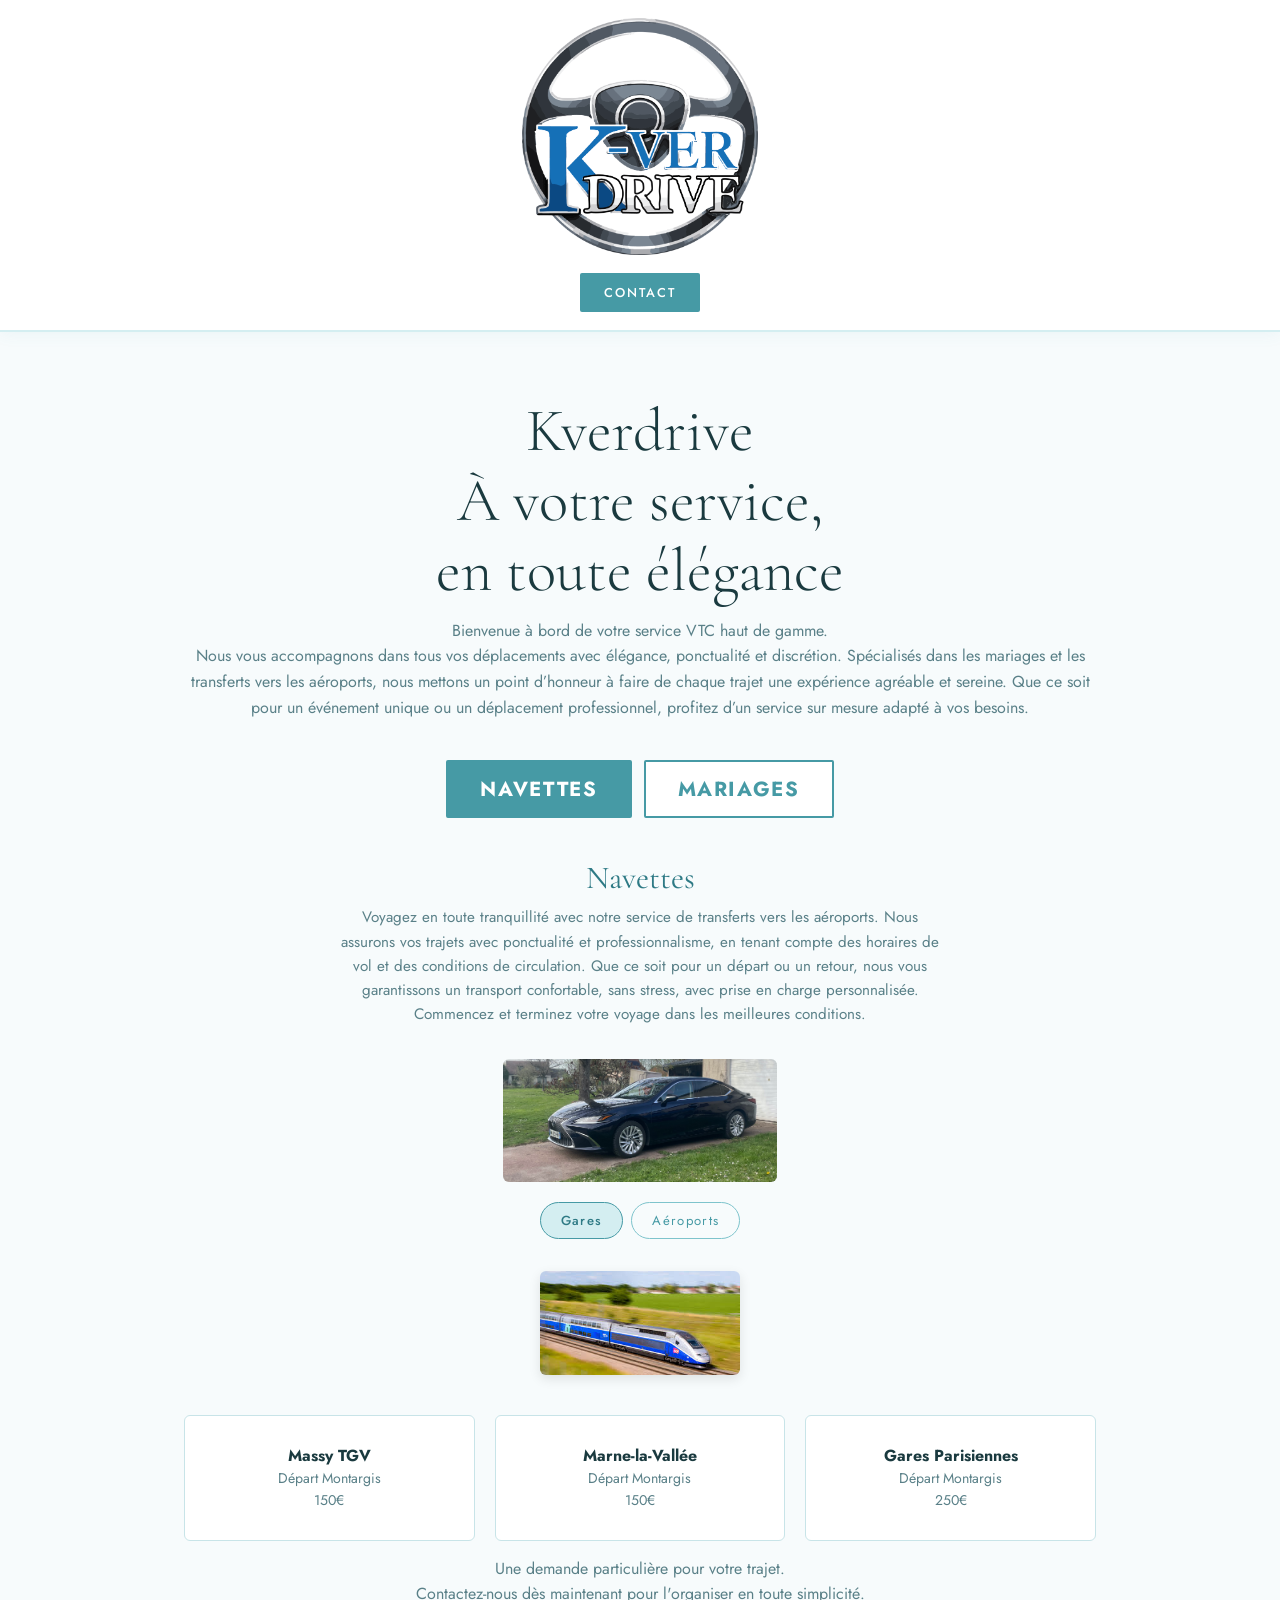
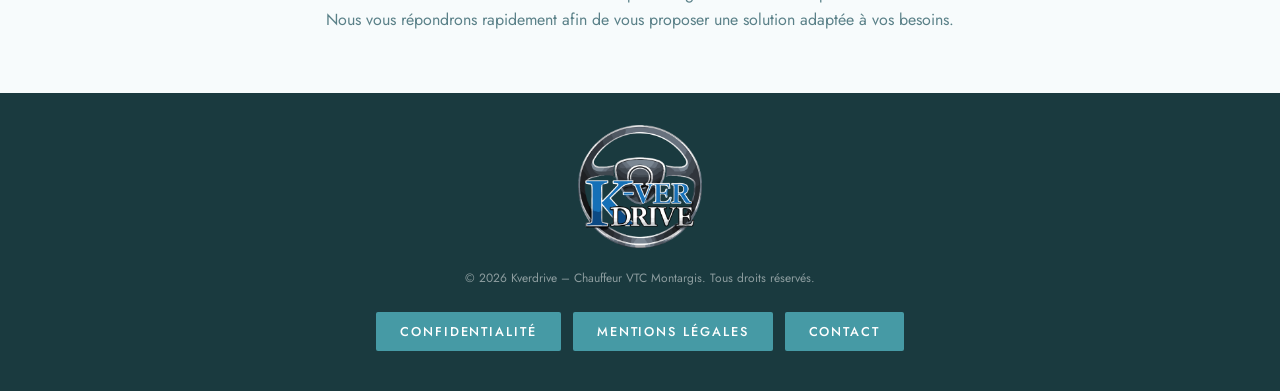
==== index.html @ b1524f2a "modif image et seo" ====
<!DOCTYPE html>
<html lang="fr">
<head>
    <meta charset="UTF-8">
    <meta name="viewport" content="width=device-width, initial-scale=1.0">
    <title>Kverdrive – Chauffeur VTC Haut de Gamme à Montargis | Navettes Aeroports/Gares & Mariages</title>
    <meta name="description" content="Kverdrive, votre chauffeur VTC haut de gamme à Montargis. Transferts aéroports Orly et Roissy, navettes gares TGV et transport mariage en Lexus ES ou Citroën DS. Réservez dès maintenant.">
    <meta name="keywords" content="Kverdrive, VTC Montargis, chauffeur privé Montargis, transfert aéroport Orly, transfert Roissy CDG, navette Massy TGV, transport mariage Montargis, chauffeur mariage Loiret, VTC haut de gamme">
    <meta name="author" content="Kverdrive">
    <meta name="robots" content="index, follow">
    <link rel="canonical" href="https://www.kverdrive.fr/index.html">

    <script type="application/ld+json">
    {
      "@context": "https://schema.org",
      "@type": "TaxiService",
      "name": "Kverdrive",
      "description": "Service VTC haut de gamme à Montargis. Transferts aéroports, gares TGV et transport mariage.",
      "url": "https://www.kverdrive.fr",
      "logo": "https://www.kverdrive.fr/kevin/img/v2.png",
      "telephone": "+33",
      "address": {
        "@type": "PostalAddress",
        "addressLocality": "Montargis",
        "addressRegion": "Loiret",
        "addressCountry": "FR"
      },
      "areaServed": ["Montargis", "Orly", "Roissy", "Paris", "Massy"],
      "priceRange": "€€",
      "serviceType": ["Transfert aéroport", "Navette gare", "Transport mariage"]
    }
    </script>
    <link rel="stylesheet" href="reset.css">
    <link rel="stylesheet" href="kevin/style.css">
    <link rel="stylesheet" href="kevin/flickity.css">

    <link href="https://fonts.googleapis.com/css2?family=Cormorant+Garamond:wght@300;400;600&family=Jost:wght@300;400;500&display=swap" rel="stylesheet">
</head>
<body>

    <header>
        <a href="index.html" class="logo-link">
            <div>  <img src="kevin/img/v2.png" width="20%"> </div>
        </a>
        <a href="kevin/contact.html" class="bouton-de-page">Contact</a>
    </header>

    <main>

        <div class="Titre">
            <h1>Kverdrive<br>À votre service,<br>en toute élégance</h1>
            <p class="Titre-Desc">Bienvenue à bord de votre service VTC haut de gamme. <br>
                                  Nous vous accompagnons dans tous vos déplacements avec élégance, ponctualité et discrétion.
                                  Spécialisés dans les mariages et les transferts vers les aéroports, nous mettons un point d’honneur à faire de chaque trajet une expérience agréable et sereine.
                                  Que ce soit pour un événement unique ou un déplacement professionnel, profitez d’un service sur mesure adapté à vos besoins.
        </p>
        </div>

        <nav class="main-nav">
            <a  class="nav-btn active" onclick="showSection('Navettes'); setActiveNav(this); return false;">
                <h2>Navettes</h2>
            </a>
            <a  class="nav-btn" onclick="showSection('Mariages'); setActiveNav(this); return false;">
                <h2>Mariages</h2>
            </a>
        </nav>

        <section id="Navettes" class="section active">
            <h3 class="section-title">Navettes</h3>
            <p class="section-intro">Voyagez en toute tranquillité avec notre service de transferts vers les aéroports.

Nous assurons vos trajets avec ponctualité et professionnalisme, en tenant compte des horaires de vol et des conditions de circulation.

Que ce soit pour un départ ou un retour, nous vous garantissons un transport confortable, sans stress, avec prise en charge personnalisée.

Commencez et terminez votre voyage dans les meilleures conditions.</p>
<img src="kevin/img/lexus-es.jpeg" alt="Lexus ES" width="30%">

            <div class="sub-nav">
                <button class="sub-btn active" onclick="showSubSection('Gares', this)"> Gares</button>
                <button class="sub-btn" onclick="showSubSection('Aeroports', this)"> Aéroports</button>
             <!-- <button class="sub-btn" onclick="showSubSection('Caves', this)"> Caves</button>
              -->
            </div>

            <div id="Gares" class="sub-section active">
                <div class="carousel">
                    <div class="carousel-cell">
                        <img src="kevin/img/tgvfr.jpeg" alt="TGV" width="200px" height="150px">
                    </div>
                </div>
                <div class="cards-grid">
                    <div class="card">
                        <h4>Massy TGV</h4>
                            <p>Départ Montargis <br> 150€</p>
                    </div>
                    <div class="card">
                        <h4>Marne-la-Vallée</h4>
                            <p>Départ Montargis <br> 150€</p>
                    </div>
                    <div class="card">
                        <h4>Gares Parisiennes</h4>
                            <p>Départ Montargis <br> 250€</p>
                    </div>
                </div>
            </div>

            <div id="Aeroports" class="sub-section">
              <div class="carousel">
                    <div class="carousel-cell">
                        <img src="kevin/img/avion.jpg" alt="Avion" width="200px" height="150px">
                    </div>
                </div>
                <div class="cards-grid">
                    <div class="card">
                        <h4>Orly </h4>
                            <p>Départ Montargis <br> 150€</p>
                    </div>
                    <div class="card">
                        <h4>Roissy</h4>
                            <p>Départ Montargis <br> 200€</p>
                    </div>
                    <div class="card">
                       <h4>Aéroport 3</h4>
                            <p>Départ Montargis <br> 1€</p>
                    </div>
                </div>
            </div>

        <!--     <div id="Caves" class="sub-section">
                    <div class="carousel">
                        <div class="carousel-cell">
                            <img src="kevin/img/" alt="" width="200px" height="150px   ">
                        </div>
                <div class="cards-grid">
                    <div class="card">
                    <h4> Caves 1 </h4>
                        <p>Description</p>
                    </div>
                    <div class="card">
                       <h4>Caves 2</h4>
                            <p>Description</p>
                    </div>
                    <div class="card">
                        <h4>Caves 3</h4>
                        <p>Description</p>
                    </div>
                </div>
            </div>
        -->
            <p>
            Une demande particulière pour votre trajet. <br>
            Contactez-nous dès maintenant pour l'organiser en toute simplicité. <br>
            Nous vous répondrons rapidement afin de vous proposer une solution adaptée à vos besoins.
        </p>

        </section>

        <section id="Mariages" class="section">
            <h3 class="section-title">Mariages</h3>
            <p class="section-intro"> Faites de votre mariage un moment inoubliable dès le premier trajet.
                Nous vous proposons un service VTC dédié aux mariages, alliant confort, élégance et ponctualité. Que ce soit pour conduire la mariée ou le couple, nous mettons tout en œuvre pour vous offrir une prestation à la hauteur de cet événement unique.
                Notre priorité : vous offrir sérénité et prestige pour que vous puissiez profiter pleinement de cette journée exceptionnelle.</p>
                <div class="carousel">
                    <div class="carousel-cell">
                        <img src="kevin/img/304.jpeg" alt="Voiture" width="150  px" height="200px">
                    </div>
                </div>
            <div class="cards-grid">
                <div class="card">
                    <h3>Forfait 1 <br>
                    LEXUS ES 300h 2019 </h3>
                    <p>- Prise en charge de la <span class="Gras"> mariée </span> <br>
                       - Transfert au lieu de cérémonie <br>
                       - Attente <br>
                       - Transfert du <span class="Gras"> couple </span> au lieu de réception <br>
                       - Tarif : 400€
                     </p>
                </div>
                <div class="card">

                    <h3>Forfait 2 <br>
                    LEXUS ES 300h 2019</h3>
                    <p>- Prise en charge de la <span class="Gras"> mariée </span> <br>
                       - Transfert au lieu de cérémonie <br>
                       - <span class="Gras"> Séance Photos </span> <br>
                       - Attente <br>
                       - Transfert du <span class="Gras"> couple </span> au lieu de réception <br>
                       - Tarif : 500€
                     </p>
                </div>
                <div class="card">

                    <h3>Forfait 3 <br>
                    Citroen DS 1970 </h3>
                    <p>- Prise en charge de la <span class="Gras"> mariée </span> <br>
                       - Transfert au lieu de cérémonie <br>
                       - <span class="Gras"> Séance Photos </span> <br>
                       - Attente <br>
                       - Transfert du <span class="Gras"> couple </span> au lieu de réception <br>
                       - Tarif : 600€
                     </p>
                </div>
            </div>
            <p>
            Une demande particulière pour votre mariage. <br>
            Contactez <span class="Gras">Kverdrive</span> dès maintenant pour organiser votre journée en toute simplicité. <br>
            Nous vous répondrons rapidement afin de vous proposer une solution adaptée à vos besoins.
        </p>
        </section>

    </main>

    <footer>
        <a href="index.html" class="logo-link">
            <div><img src="kevin/img/v2.png" width="10%"></div>
        </a>
        <p class="footer-copyright">&copy; 2026 Kverdrive – Chauffeur VTC Montargis. Tous droits réservés.</p>
        <div class="footer-links">
            <a href="kevin/confidentialite.html" class="bouton-de-page">Confidentialité</a>
            <a href="kevin/mentions-legales.html" class="bouton-de-page">Mentions légales</a>
            <a href="kevin/contact.html" class="bouton-de-page">Contact</a>
        </div>
    </footer>


<script src="https://unpkg.com/flickity@2/dist/flickity.pkgd.min.js"></script>
<script src="kevin/script.js"></script>
</body>
</html>
---- kevin/style.css ----
*, *::before, *::after {
    box-sizing: border-box;
    margin: 0;
    padding: 0;
}

body {
    font-family: 'Jost', sans-serif;
    background: #f7fbfc;
    color: #1a3a3f;
    min-height: 100vh;
    display: flex;
    flex-direction: column;
}

body p {
    font-size: 1rem;
    color: #5a8088;
    line-height: 1.6;
    text-align: center;
}

.Gras {
    font-weight: bold;
    color: #2e7a85;
}

header {
    display: flex;
    align-items: center;
    justify-content: center;
    padding: 18px 48px;
    background: #ffffff;
    border-bottom: 2px solid #d4eef1;
    top: 0;
    z-index: 100;
    box-shadow: 0 2px 16px rgba(70,154,165,0.07);
    flex-direction: column;
    gap: 12px;
}

header .logo-link {
    justify-content: center;
}

header .logo-link div {
    text-align: center;
}

.bouton-de-page {
    font-family: 'Jost', sans-serif;
    font-size: 0.8rem;
    font-weight: 500;
    letter-spacing: 0.15em;
    text-transform: uppercase;
    color: #ffffff;
    background: #469AA5;
    text-decoration: none;
    padding: 10px 24px;
    border-radius: 2px;
    transition: background 0.2s, transform 0.15s;
    border: none;
    cursor: pointer;
}

.bouton-de-page:hover {
    background: #2e7a85;
    transform: translateY(-1px);
}

main {
    flex: 1;
    max-width: 960px;
    width: 100%;
    margin: 0 auto;
    padding: 0 24px 60px;
}

main .Titre {
    text-align: center;
    padding: 64px 0 40px;
}

main .Titre h1 {
    font-family: 'Cormorant Garamond', serif;
    font-size: clamp(2.4rem, 5vw, 3.8rem);
    font-weight: 300;
    line-height: 1.15;
    color: #1a3a3f;
    margin-bottom: 12px;
}

main .Titre .Titre-Desc {
    color: #5a8088;
    margin-top: 8px;
}

.main-nav {
    display: flex;
    justify-content: center;
    gap: 12px;
    margin-bottom: 40px;
}

.nav-btn {
    font-family: 'Jost', sans-serif;
    font-size: 0.85rem;
    font-weight: 500;
    letter-spacing: 0.12em;
    text-transform: uppercase;
    color: #469AA5;
    background: #ffffff;
    text-decoration: none;
    padding: 12px 32px;
    border-radius: 2px;
    border: 2px solid #469AA5;
    transition: all 0.2s;
}

.nav-btn:hover,
.nav-btn.active {
    background: #469AA5;
    color: #ffffff;
}

.section {
    display: none;
}

.section.active {
    display: block;
}

.section.active img {
    display: block;
    max-width: 100%;
    height: auto;
    border-radius: 6px;
    margin: 16px auto 20px;
}

.section-title {
    font-family: 'Cormorant Garamond', serif;
    font-size: 2rem;
    font-weight: 400;
    color: #2e7a85;
    text-align: center;
    margin-bottom: 8px;
}

.section-intro {
    text-align: center;
    color: #5a8088;
    font-size: 0.95rem;
    margin-bottom: 32px;
    max-width: 600px;
    margin-left: auto;
    margin-right: auto;
}

.sub-nav {
    display: flex;
    justify-content: center;
    gap: 8px;
    margin-bottom: 32px;
    flex-wrap: wrap;
}

.sub-btn {
    font-family: 'Jost', sans-serif;
    font-size: 0.82rem;
    font-weight: 400;
    letter-spacing: 0.1em;
    color: #469AA5;
    background: transparent;
    padding: 8px 20px;
    border-radius: 20px;
    border: 1.5px solid #7ec4cc;
    cursor: pointer;
    transition: all 0.2s;
}

.sub-btn:hover,
.sub-btn.active {
    background: #d4eef1;
    border-color: #469AA5;
    color: #2e7a85;
    font-weight: 500;
}

.sub-section {
    display: none;
}

.sub-section.active {
    display: block;
}

.cards-grid {
    display: grid;
    grid-template-columns: repeat(auto-fit, minmax(240px, 1fr));
    gap: 20px;
    margin-top: 8px;
    margin-bottom: 15px;
}

.card {
    background: #ffffff;
    border: 1px solid #c8e4e8;
    border-radius: 6px;
    padding: 28px 24px;
    text-align: center;
    transition: box-shadow 0.2s, transform 0.2s;
    position: relative;
    overflow: hidden;
}

.card::before {
    content: '';
    position: absolute;
    top: 0;
    left: 0;
    right: 0;
    height: 3px;
    opacity: 0;
    transition: opacity 0.2s;
}

.card:hover {
    box-shadow: 0 8px 28px rgba(70,154,165,0.12);
    transform: translateY(-3px);
}

.card:hover::before {
    opacity: 1;
}

.card-icon {
    font-size: 2rem;
    margin-bottom: 12px;
}

.card h3 {
    font-family: 'Cormorant Garamond', serif;
    font-size: 1.2rem;
    font-weight: 600;
    color: #2e7a85;
    margin-bottom: 8px;
}

.card p {
    font-size: 0.88rem;
    color: #5a8088;
    line-height: 1.6;
}

.contact-section {
    max-width: 640px;
    margin: 0 auto;
    display: block !important;
}

form {
    background: #ffffff;
    border: 1px solid #c8e4e8;
    border-radius: 8px;
    padding: 40px;
    box-shadow: 0 4px 24px rgba(70,154,165,0.07);
}

.form-row {
    display: grid;
    grid-template-columns: 1fr 1fr;
    gap: 16px;
}

.form-group {
    display: flex;
    flex-direction: column;
    margin-bottom: 20px;
}

label {
    font-size: 0.78rem;
    font-weight: 500;
    letter-spacing: 0.12em;
    text-transform: uppercase;
    color: #2e7a85;
    margin-bottom: 6px;
}

input,
textarea,
select {
    font-family: 'Jost', sans-serif;
    font-size: 0.95rem;
    color: #1a3a3f;
    background: #f7fbfc;
    border: 1.5px solid #c8e4e8;
    border-radius: 4px;
    padding: 12px 14px;
    outline: none;
    transition: border-color 0.2s, box-shadow 0.2s;
    -webkit-appearance: none;
    appearance: none;
}

input:focus,
textarea:focus,
select:focus {
    border-color: #469AA5;
    box-shadow: 0 0 0 3px rgba(70,154,165,0.12);
    background-color: #ffffff;
}

textarea {
    min-height: 130px;
    resize: vertical;
}

.btn-submit {
    width: 100%;
    font-family: 'Jost', sans-serif;
    font-size: 0.85rem;
    font-weight: 500;
    letter-spacing: 0.18em;
    text-transform: uppercase;
    color: #ffffff;
    background: #469AA5;
    border: none;
    border-radius: 4px;
    padding: 14px;
    cursor: pointer;
    transition: background 0.2s, transform 0.15s;
    margin-top: 4px;
}

.btn-submit:hover {
    background: #2e7a85;
    transform: translateY(-1px);
}

footer {
    background: #1a3a3f;
    color: rgba(255,255,255,0.6);
    text-align: center;
    padding: 32px 24px;
    font-size: 0.82rem;
    display: flex;
    flex-direction: column;
    align-items: center;
    gap: 16px;
}

.footer-copyright {
    margin: 0;
    color: rgba(255,255,255,0.5);
    font-size: 0.75rem;
}

.footer-links {
    display: flex;
    flex-wrap: wrap;
    justify-content: center;
    gap: 12px;
    align-items: center;
    font-size: 0.75rem;
    padding: 8px 16px;
}

.carousel {
    margin: 20px auto 40px auto;
    width: 100%;
    max-width: 760px;
}

.carousel .flickity-viewport {
    overflow: hidden;
}

.carousel-cell {
    width: 100%;
    min-width: 100%;
    margin-right: 0;
}

.carousel-cell img {
    display: block;
    border-radius: 8px;
    box-shadow: 0 4px 12px rgba(0,0,0,0.1);
}

@media (max-width: 600px) {
    header { padding: 14px 20px; }
    .logo-text { font-size: 1.1rem; }
    .form-row { grid-template-columns: 1fr; }
    form { padding: 24px 18px; }
    h1 { font-size: 2rem; }
}
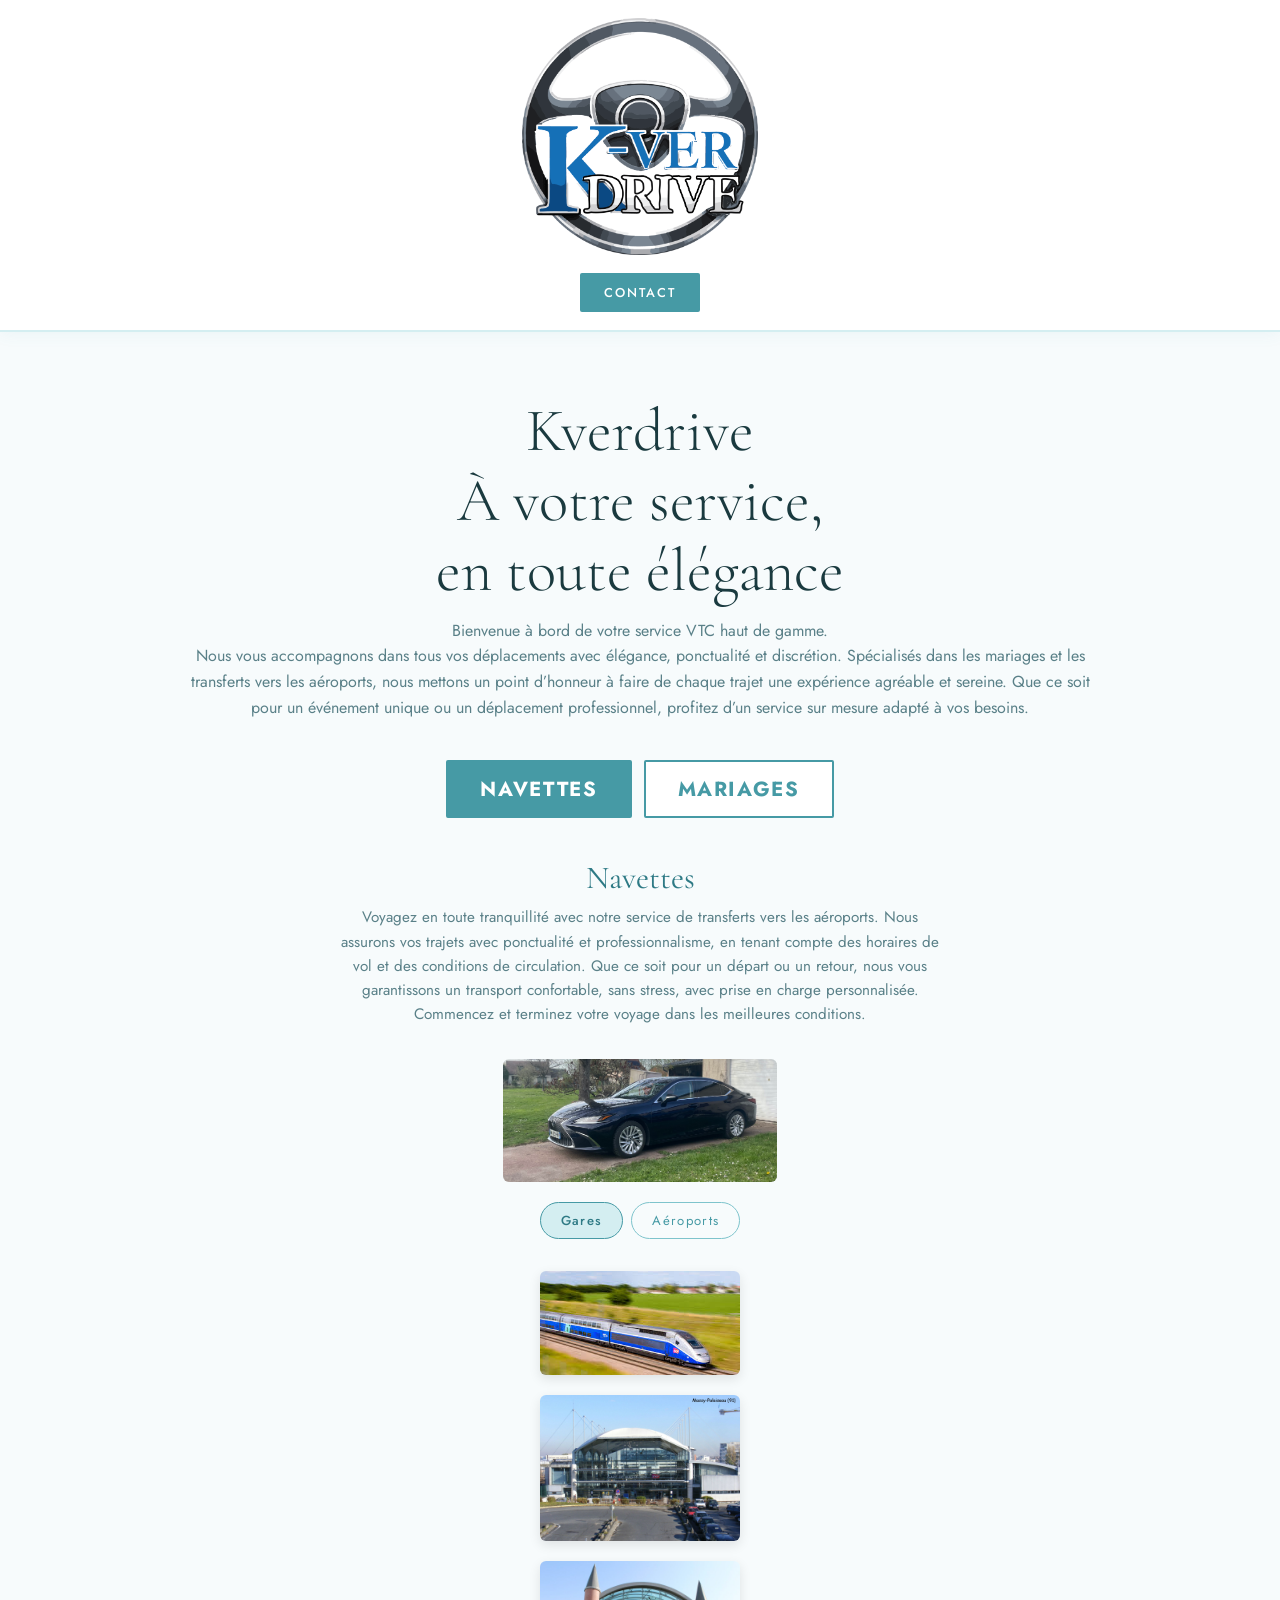
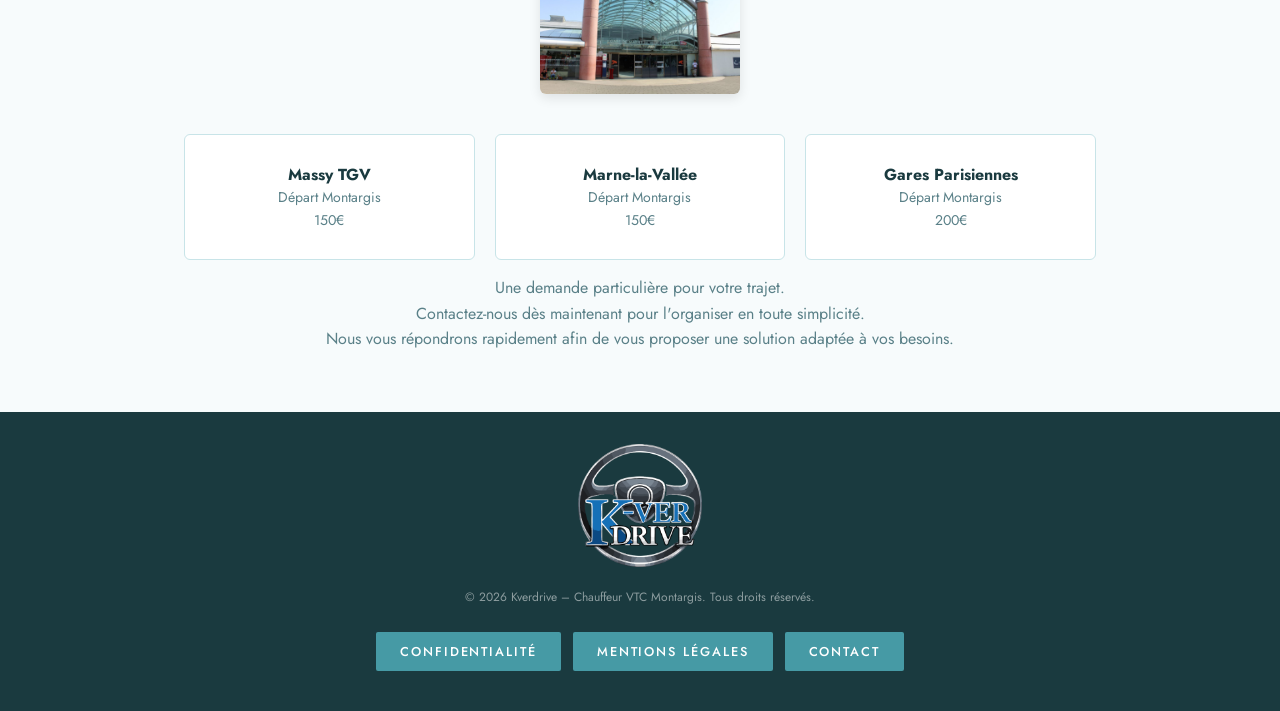
==== commit 4e85ee43: "vFinal" ====
--- a/index.html
+++ b/index.html
@@ -9,6 +9,9 @@
     <meta name="author" content="Kverdrive">
     <meta name="robots" content="index, follow">
     <link rel="canonical" href="https://www.kverdrive.fr/index.html">
+
+    <link rel="icon" type="image/png" sizes="32x32" href="kevin/img/v2.png">
+    <link rel="icon" type="image/png" sizes="16x16" href="kevin/img/v2.png">
 
     <script type="application/ld+json">
     {
@@ -25,11 +28,12 @@
         "addressRegion": "Loiret",
         "addressCountry": "FR"
       },
-      "areaServed": ["Montargis", "Orly", "Roissy", "Paris", "Massy"],
+      "areaServed": ["Montargis", "Orly", "Roissy","charles de gaulle", "Paris", "Massy"],
       "priceRange": "€€",
       "serviceType": ["Transfert aéroport", "Navette gare", "Transport mariage"]
     }
     </script>
+
     <link rel="stylesheet" href="reset.css">
     <link rel="stylesheet" href="kevin/style.css">
     <link rel="stylesheet" href="kevin/flickity.css">
@@ -88,6 +92,12 @@
                     <div class="carousel-cell">
                         <img src="kevin/img/tgvfr.jpeg" alt="TGV" width="200px" height="150px">
                     </div>
+                    <div class="carousel-cell">
+                        <img src="kevin/img/massy_tgv.jpeg" alt="massy-TGV" width="200px" height="150px">
+                    </div>
+                    <div class="carousel-cell">
+                        <img src="kevin/img/marne_la_vallee.jpg" alt="TGV" width="200px" height="150px">
+                    </div>
                 </div>
                 <div class="cards-grid">
                     <div class="card">
@@ -100,7 +110,7 @@
                     </div>
                     <div class="card">
                         <h4>Gares Parisiennes</h4>
-                            <p>Départ Montargis <br> 250€</p>
+                            <p>Départ Montargis <br> 200€</p>
                     </div>
                 </div>
             </div>
@@ -113,16 +123,16 @@
                 </div>
                 <div class="cards-grid">
                     <div class="card">
-                        <h4>Orly </h4>
+                        <h4>Orly</h4>
                             <p>Départ Montargis <br> 150€</p>
                     </div>
                     <div class="card">
-                        <h4>Roissy</h4>
+                        <h4>Roissy Charles de Gaulle</h4>
                             <p>Départ Montargis <br> 200€</p>
                     </div>
                     <div class="card">
-                       <h4>Aéroport 3</h4>
-                            <p>Départ Montargis <br> 1€</p>
+                       <h4>Tours_Val-de-Loire</h4>
+                            <p>Départ Montargis <br> 275€</p>
                     </div>
                 </div>
             </div>
--- a/kevin/style.css
+++ b/kevin/style.css
@@ -158,6 +158,8 @@
     margin-right: auto;
 }
 
+
+
 .sub-nav {
     display: flex;
     justify-content: center;
@@ -179,6 +181,7 @@
     cursor: pointer;
     transition: all 0.2s;
 }
+
 
 .sub-btn:hover,
 .sub-btn.active {
@@ -340,6 +343,39 @@
     transform: translateY(-1px);
 }
 
+.info-legal {
+    background: #ffffff;
+    border: 1px solid #c8e4e8;
+    border-radius: 6px;
+    padding: 24px;
+    margin-bottom: 20px;
+    box-shadow: 0 4px 12px rgba(70,154,165,0.07);
+}
+.info-legal h2 {
+    font-family: 'Cormorant Garamond', serif;
+    font-size: 1.5rem;
+    font-weight: 400;
+    color: #2e7a85;
+    margin-bottom: 12px;
+    text-align: center;
+}
+.info-legal h3 {
+    font-family: 'Cormorant Garamond', serif;
+    font-size: 1.2rem;
+    font-weight: 400;
+    color: #2e7a85;
+    margin-bottom: 8px;
+    text-align: center;
+}
+.info-legal li {
+    font-size: 0.95rem;
+    color: #5a8088;
+    line-height: 1.6;
+    text-align: center;
+}
+
+
+
 footer {
     background: #1a3a3f;
     color: rgba(255,255,255,0.6);
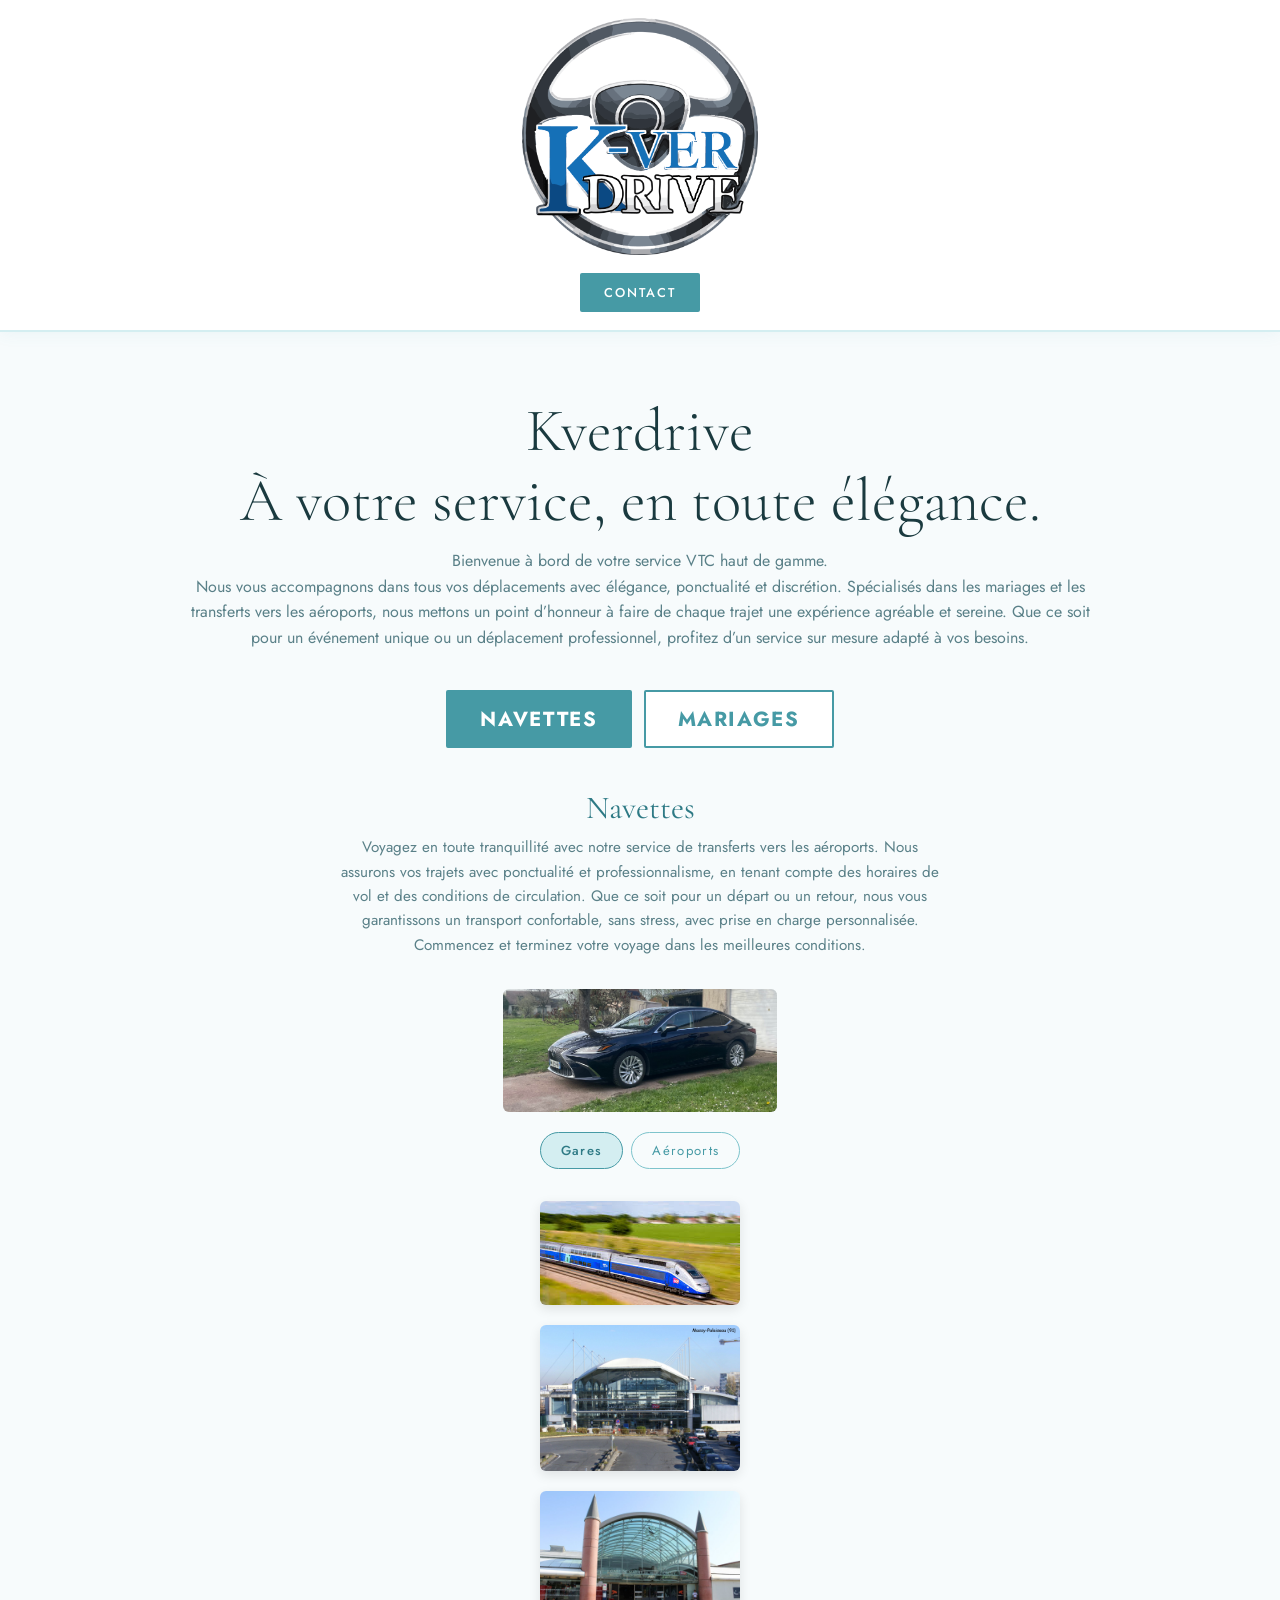
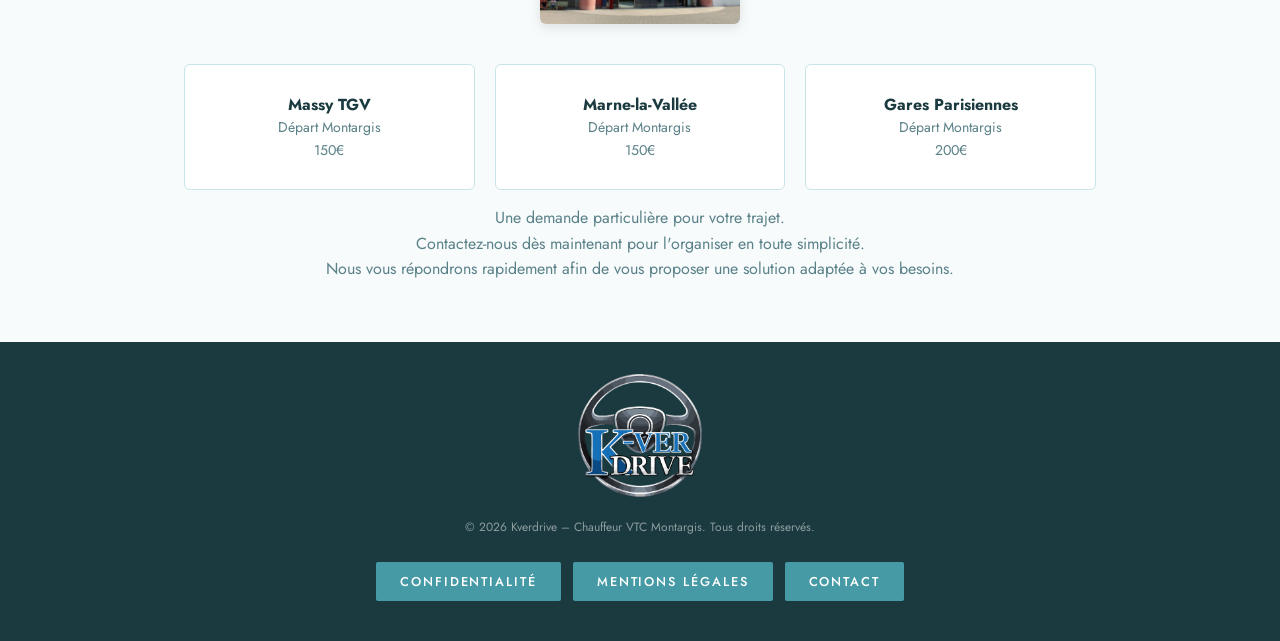
==== commit 2a45e9f6: "modfi" ====
--- a/index.html
+++ b/index.html
@@ -43,17 +43,18 @@
 <body>
 
     <header>
-        <a href="index.html" class="logo-link">
+        <a href="index.html" class="logo-link" title="Kverdrive - Chauffeur VTC Montargis - Accueil">
             <div>  <img src="kevin/img/v2.png" width="20%"> </div>
         </a>
-        <a href="kevin/contact.html" class="bouton-de-page">Contact</a>
+        <a href="kevin/contact.html" class="bouton-de-page" title="Contact Kverdrive - Réservation VTC">Contact</a>
     </header>
 
     <main>
 
         <div class="Titre">
-            <h1>Kverdrive<br>À votre service,<br>en toute élégance</h1>
-            <p class="Titre-Desc">Bienvenue à bord de votre service VTC haut de gamme. <br>
+            <h1>Kverdrive <br>À votre service, en toute élégance.</h1>
+            <p class="Titre-Desc">
+                                  Bienvenue à bord de votre service VTC haut de gamme. <br>
                                   Nous vous accompagnons dans tous vos déplacements avec élégance, ponctualité et discrétion.
                                   Spécialisés dans les mariages et les transferts vers les aéroports, nous mettons un point d’honneur à faire de chaque trajet une expérience agréable et sereine.
                                   Que ce soit pour un événement unique ou un déplacement professionnel, profitez d’un service sur mesure adapté à vos besoins.
@@ -61,10 +62,10 @@
         </div>
 
         <nav class="main-nav">
-            <a  class="nav-btn active" onclick="showSection('Navettes'); setActiveNav(this); return false;">
+            <a  class="nav-btn active" onclick="showSection('Navettes'); setActiveNav(this); return false;" title="Services de navettes VTC Kverdrive">
                 <h2>Navettes</h2>
             </a>
-            <a  class="nav-btn" onclick="showSection('Mariages'); setActiveNav(this); return false;">
+            <a  class="nav-btn" onclick="showSection('Mariages'); setActiveNav(this); return false;" title="Services de transport mariage Kverdrive">
                 <h2>Mariages</h2>
             </a>
         </nav>
@@ -73,9 +74,9 @@
             <h3 class="section-title">Navettes</h3>
             <p class="section-intro">Voyagez en toute tranquillité avec notre service de transferts vers les aéroports.
 
-Nous assurons vos trajets avec ponctualité et professionnalisme, en tenant compte des horaires de vol et des conditions de circulation.
-
-Que ce soit pour un départ ou un retour, nous vous garantissons un transport confortable, sans stress, avec prise en charge personnalisée.
+            Nous assurons vos trajets avec ponctualité et professionnalisme, en tenant compte des horaires de vol et des conditions de circulation.
+
+            Que ce soit pour un départ ou un retour, nous vous garantissons un transport confortable, sans stress, avec prise en charge personnalisée.
 
 Commencez et terminez votre voyage dans les meilleures conditions.</p>
 <img src="kevin/img/lexus-es.jpeg" alt="Lexus ES" width="30%">
@@ -90,13 +91,13 @@
             <div id="Gares" class="sub-section active">
                 <div class="carousel">
                     <div class="carousel-cell">
-                        <img src="kevin/img/tgvfr.jpeg" alt="TGV" width="200px" height="150px">
-                    </div>
-                    <div class="carousel-cell">
-                        <img src="kevin/img/massy_tgv.jpeg" alt="massy-TGV" width="200px" height="150px">
-                    </div>
-                    <div class="carousel-cell">
-                        <img src="kevin/img/marne_la_vallee.jpg" alt="TGV" width="200px" height="150px">
+                        <img src="kevin/img/tgvfr.jpeg" alt="Gare TGV française - Service de navette VTC Kverdrive" width="200px" height="150px">
+                    </div>
+                    <div class="carousel-cell">
+                        <img src="kevin/img/massy_tgv.jpeg" alt="Gare TGV de Massy - Transfert VTC depuis Montargis" width="200px" height="150px">
+                    </div>
+                    <div class="carousel-cell">
+                        <img src="kevin/img/marne_la_vallee.jpg" alt="Gare de Marne-la-Vallée - Navette chauffeur privé Kverdrive" width="200px" height="150px">
                     </div>
                 </div>
                 <div class="cards-grid">
@@ -118,7 +119,7 @@
             <div id="Aeroports" class="sub-section">
               <div class="carousel">
                     <div class="carousel-cell">
-                        <img src="kevin/img/avion.jpg" alt="Avion" width="200px" height="150px">
+                        <img src="kevin/img/avion.jpg" alt="Aéroport - Service de transfert VTC Kverdrive vers Orly et Roissy" width="200px" height="150px">
                     </div>
                 </div>
                 <div class="cards-grid">
@@ -173,7 +174,7 @@
                 Notre priorité : vous offrir sérénité et prestige pour que vous puissiez profiter pleinement de cette journée exceptionnelle.</p>
                 <div class="carousel">
                     <div class="carousel-cell">
-                        <img src="kevin/img/304.jpeg" alt="Voiture" width="150  px" height="200px">
+                        <img src="kevin/img/304.jpeg" alt="Citroën DS 1970 - Voiture de mariage Kverdrive Montargis" width="150  px" height="200px">
                     </div>
                 </div>
             <div class="cards-grid">
@@ -222,14 +223,14 @@
     </main>
 
     <footer>
-        <a href="index.html" class="logo-link">
+        <a href="index.html" class="logo-link" title="Kverdrive - Chauffeur VTC Montargis - Accueil">
             <div><img src="kevin/img/v2.png" width="10%"></div>
         </a>
         <p class="footer-copyright">&copy; 2026 Kverdrive – Chauffeur VTC Montargis. Tous droits réservés.</p>
         <div class="footer-links">
-            <a href="kevin/confidentialite.html" class="bouton-de-page">Confidentialité</a>
-            <a href="kevin/mentions-legales.html" class="bouton-de-page">Mentions légales</a>
-            <a href="kevin/contact.html" class="bouton-de-page">Contact</a>
+            <a href="kevin/confidentialite.html" class="bouton-de-page" title="Politique de confidentialité Kverdrive">Confidentialité</a>
+            <a href="kevin/mentions-legales.html" class="bouton-de-page" title="Mentions légales Kverdrive">Mentions légales</a>
+            <a href="kevin/contact.html" class="bouton-de-page" title="Contact Kverdrive">Contact</a>
         </div>
     </footer>
 
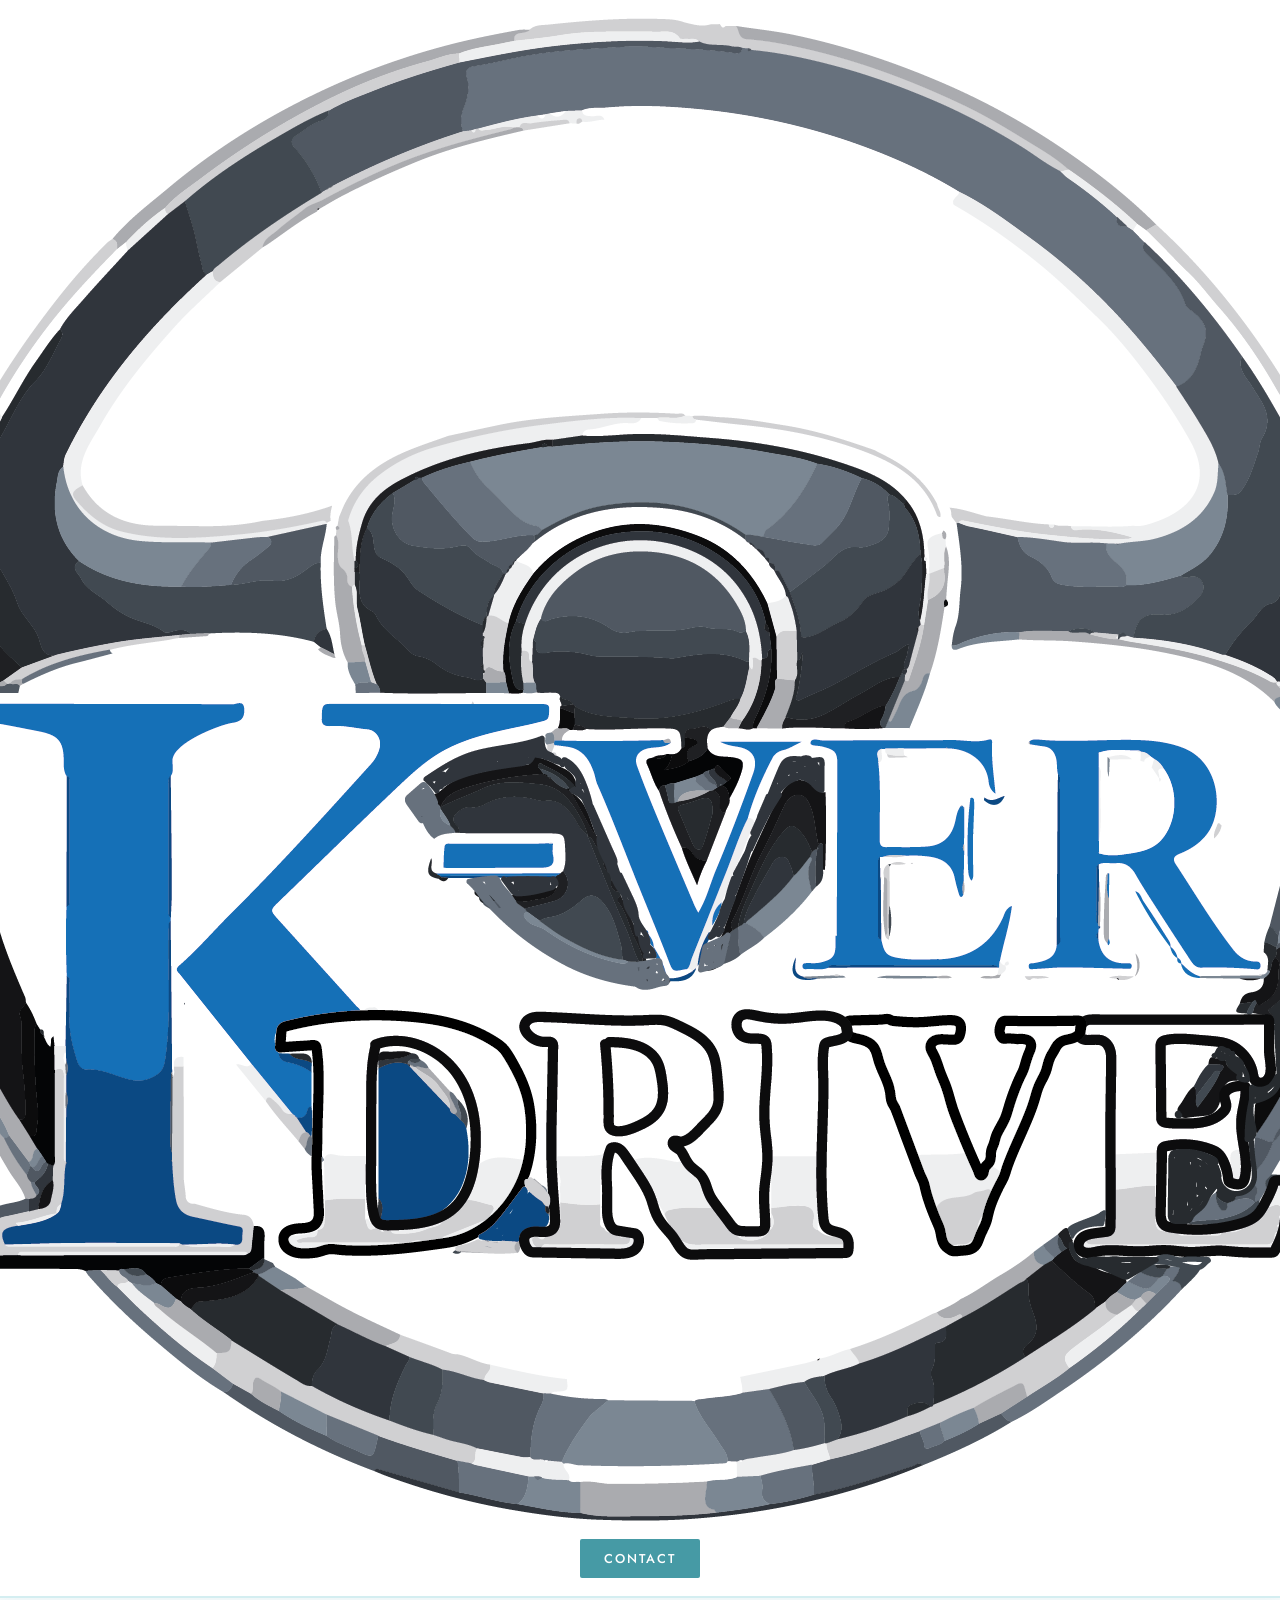
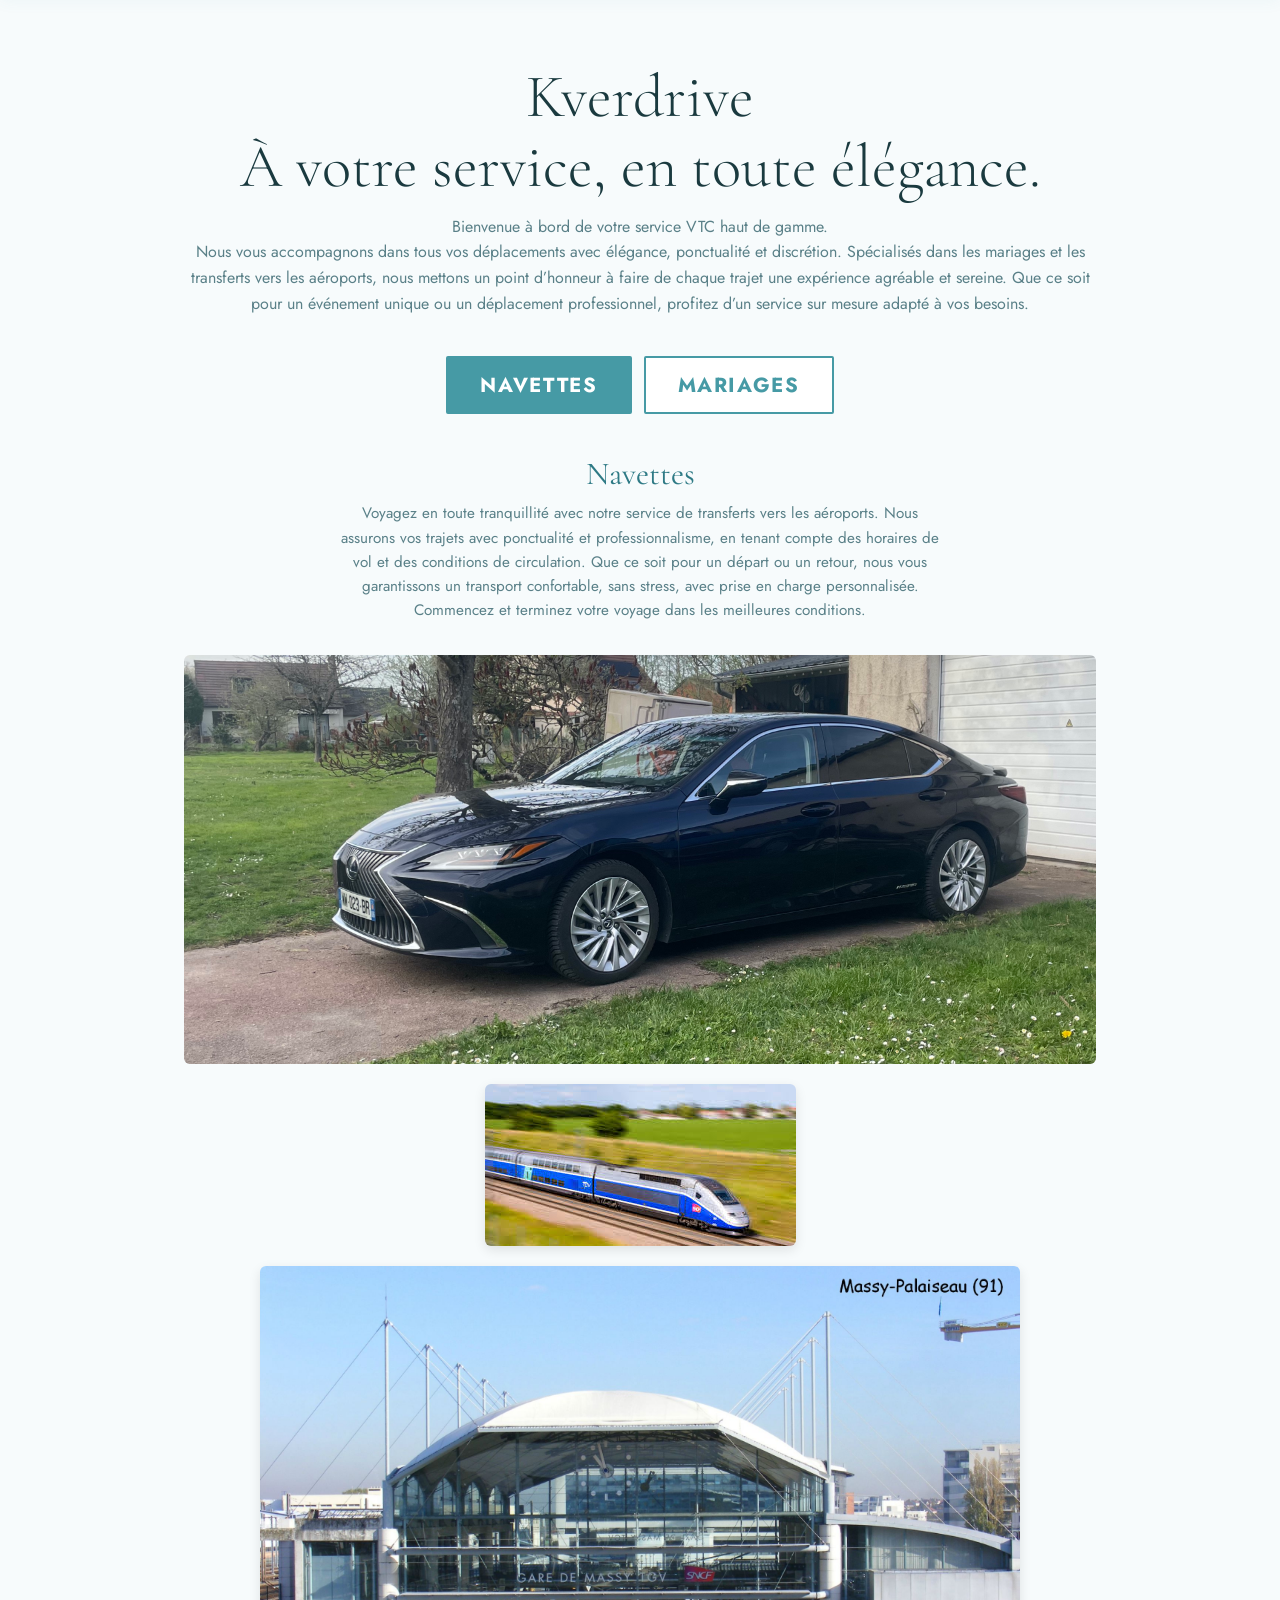
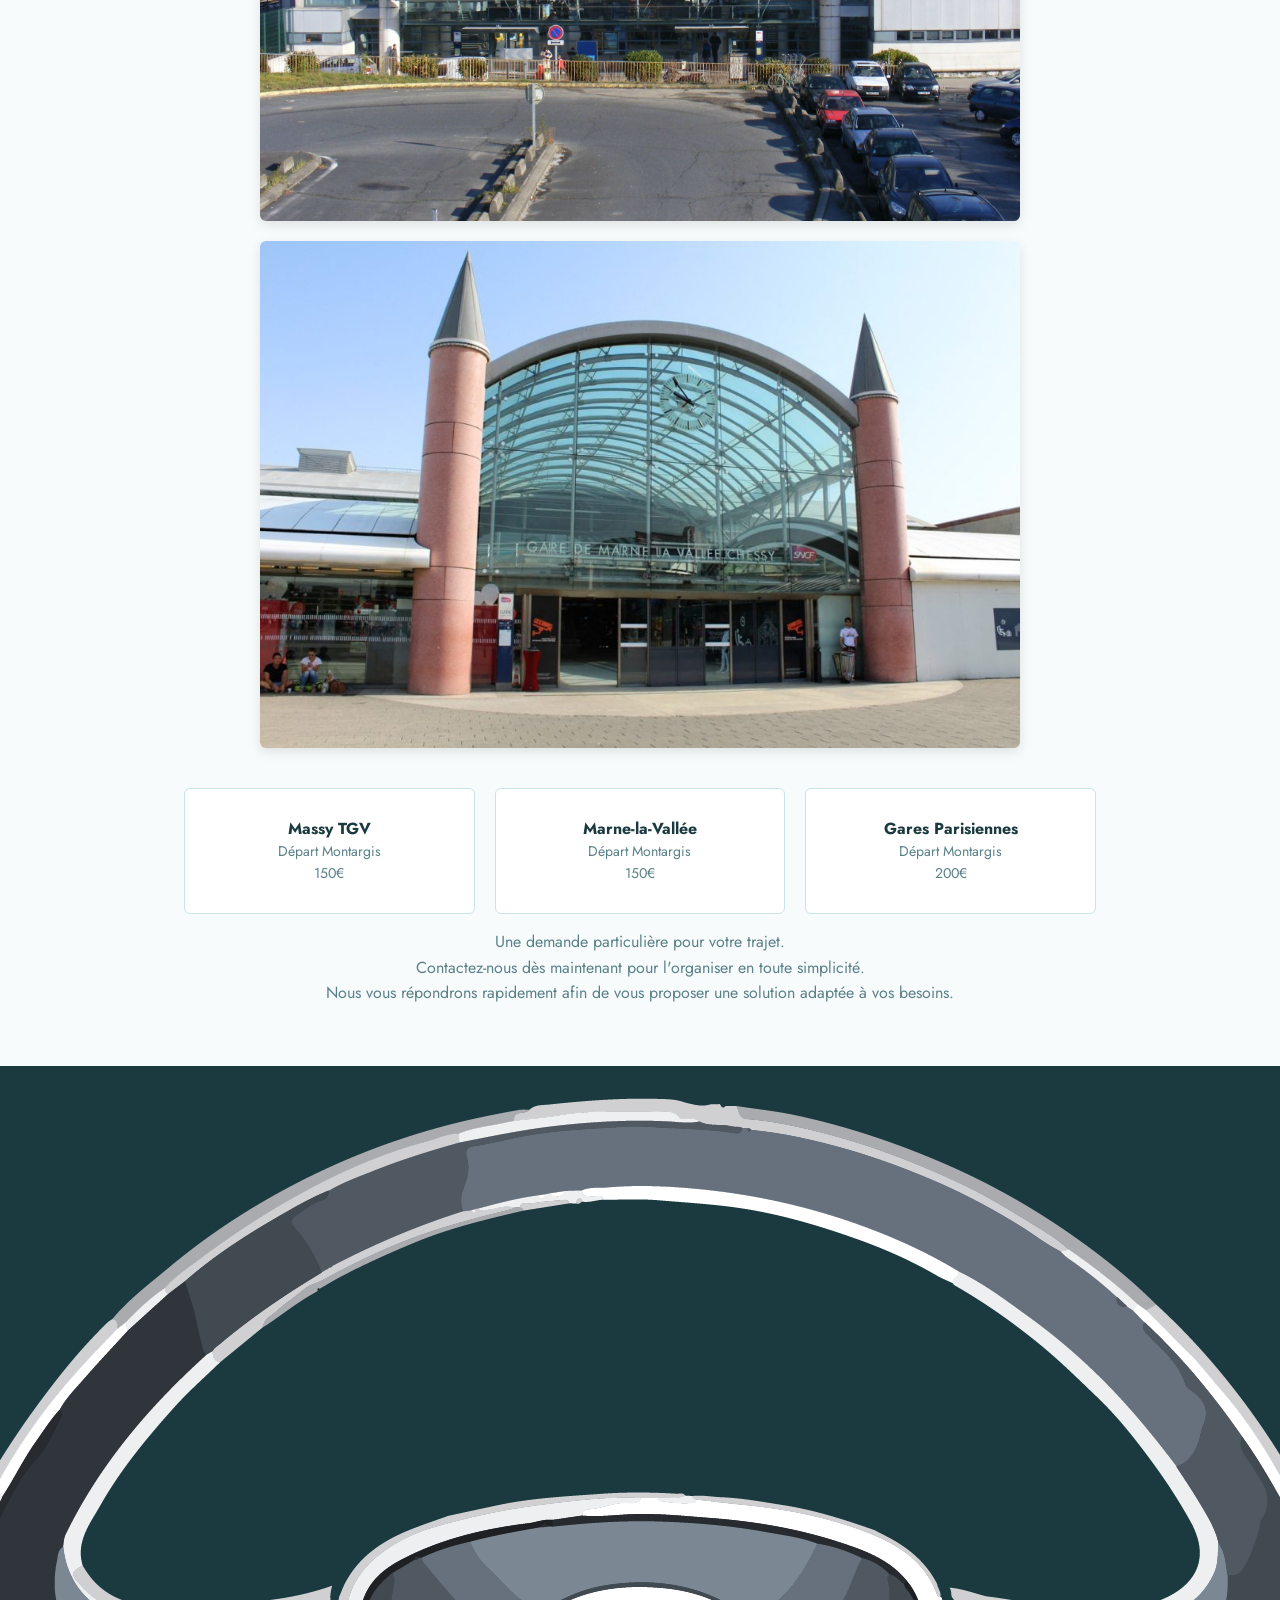
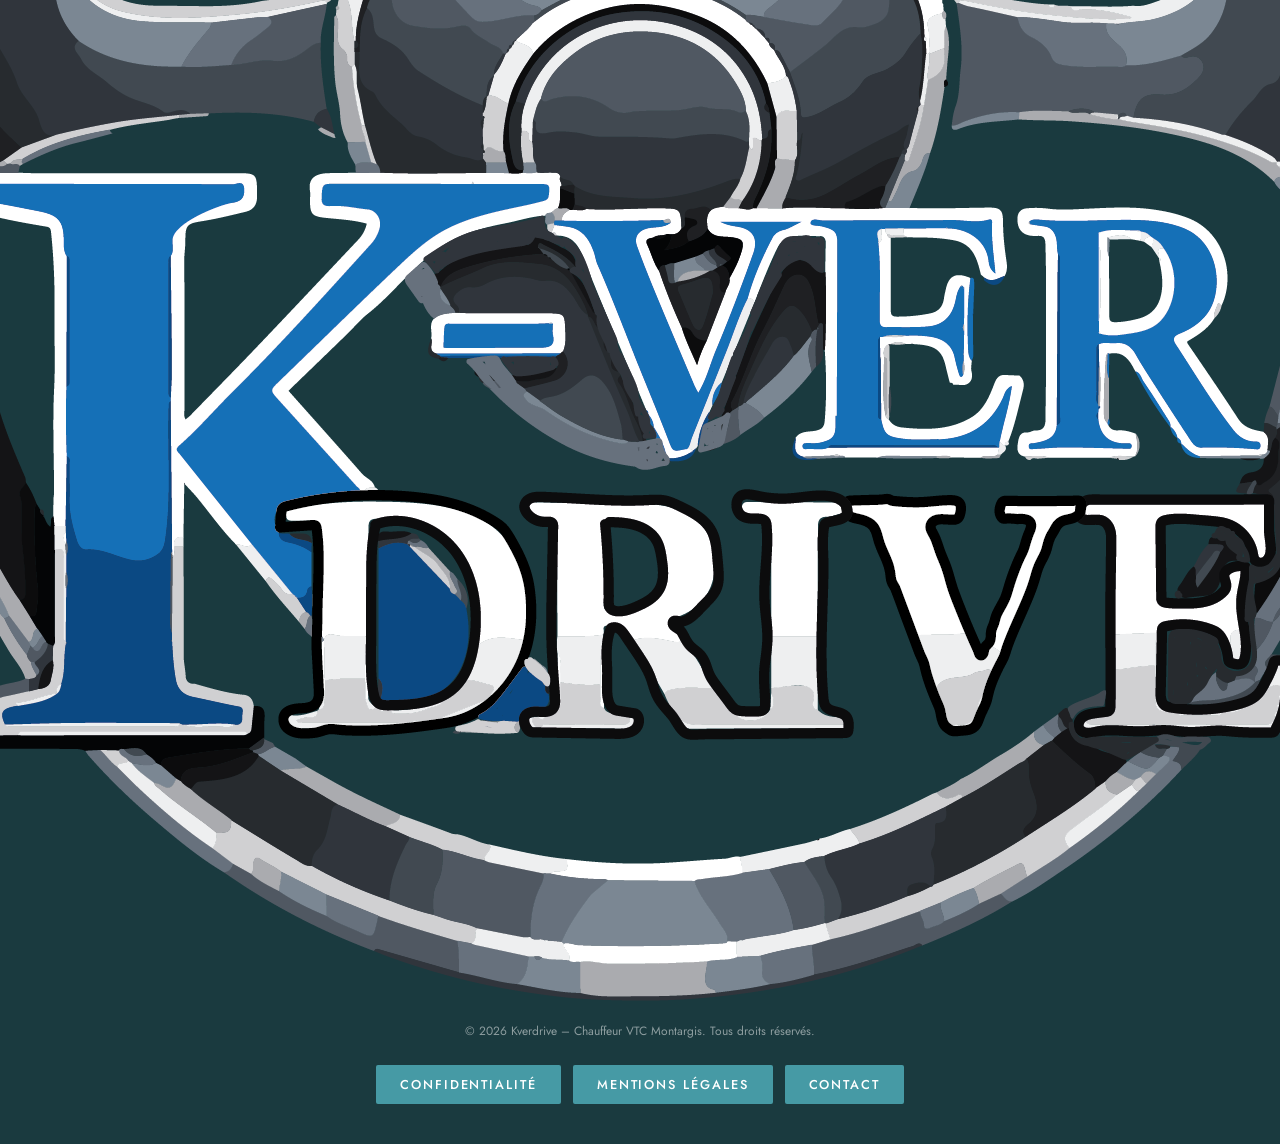
==== commit c4a83322: "fix" ====
--- a/index.html
+++ b/index.html
@@ -44,7 +44,7 @@
 
     <header>
         <a href="index.html" class="logo-link" title="Kverdrive - Chauffeur VTC Montargis - Accueil">
-            <div>  <img src="kevin/img/v2.png" width="20%"> </div>
+            <div>  <img src="kevin/img/logo_Kverdrive.png" > </div>
         </a>
         <a href="kevin/contact.html" class="bouton-de-page" title="Contact Kverdrive - Réservation VTC">Contact</a>
     </header>
@@ -76,28 +76,21 @@
 
             Nous assurons vos trajets avec ponctualité et professionnalisme, en tenant compte des horaires de vol et des conditions de circulation.
 
-            Que ce soit pour un départ ou un retour, nous vous garantissons un transport confortable, sans stress, avec prise en charge personnalisée.
+        Que ce soit pour un départ ou un retour, nous vous garantissons un transport confortable, sans stress, avec prise en charge personnalisée.
 
 Commencez et terminez votre voyage dans les meilleures conditions.</p>
-<img src="kevin/img/lexus-es.jpeg" alt="Lexus ES" width="30%">
-
-            <div class="sub-nav">
-                <button class="sub-btn active" onclick="showSubSection('Gares', this)"> Gares</button>
-                <button class="sub-btn" onclick="showSubSection('Aeroports', this)"> Aéroports</button>
-             <!-- <button class="sub-btn" onclick="showSubSection('Caves', this)"> Caves</button>
-              -->
-            </div>
+<img src="kevin/img/lexus-es.jpeg" alt="Lexus ES - Voiture de luxe pour transferts aéroport Kverdrive">
 
             <div id="Gares" class="sub-section active">
                 <div class="carousel">
                     <div class="carousel-cell">
-                        <img src="kevin/img/tgvfr.jpeg" alt="Gare TGV française - Service de navette VTC Kverdrive" width="200px" height="150px">
-                    </div>
-                    <div class="carousel-cell">
-                        <img src="kevin/img/massy_tgv.jpeg" alt="Gare TGV de Massy - Transfert VTC depuis Montargis" width="200px" height="150px">
-                    </div>
-                    <div class="carousel-cell">
-                        <img src="kevin/img/marne_la_vallee.jpg" alt="Gare de Marne-la-Vallée - Navette chauffeur privé Kverdrive" width="200px" height="150px">
+                        <img src="kevin/img/tgvfr.jpeg" alt="Gare TGV française - Service de navette VTC Kverdrive">
+                    </div>
+                    <div class="carousel-cell">
+                        <img src="kevin/img/massy_tgv.jpeg" alt="Gare TGV de Massy - Transfert VTC depuis Montargis">
+                    </div>
+                    <div class="carousel-cell">
+                        <img src="kevin/img/marne_la_vallee.jpg" alt="Gare de Marne-la-Vallée - Navette chauffeur privé Kverdrive" >
                     </div>
                 </div>
                 <div class="cards-grid">
@@ -119,7 +112,7 @@
             <div id="Aeroports" class="sub-section">
               <div class="carousel">
                     <div class="carousel-cell">
-                        <img src="kevin/img/avion.jpg" alt="Aéroport - Service de transfert VTC Kverdrive vers Orly et Roissy" width="200px" height="150px">
+                        <img src="kevin/img/avion.jpg" alt="Aéroport - Service de transfert VTC Kverdrive vers Orly et Roissy">
                     </div>
                 </div>
                 <div class="cards-grid">
@@ -141,7 +134,7 @@
         <!--     <div id="Caves" class="sub-section">
                     <div class="carousel">
                         <div class="carousel-cell">
-                            <img src="kevin/img/" alt="" width="200px" height="150px   ">
+                            <img src="kevin/img/" alt=""    ">
                         </div>
                 <div class="cards-grid">
                     <div class="card">
@@ -174,7 +167,7 @@
                 Notre priorité : vous offrir sérénité et prestige pour que vous puissiez profiter pleinement de cette journée exceptionnelle.</p>
                 <div class="carousel">
                     <div class="carousel-cell">
-                        <img src="kevin/img/304.jpeg" alt="Citroën DS 1970 - Voiture de mariage Kverdrive Montargis" width="150  px" height="200px">
+                        <img src="kevin/img/304.jpeg" alt="Citroën DS 1970 - Voiture de mariage Kverdrive Montargis">
                     </div>
                 </div>
             <div class="cards-grid">
@@ -224,7 +217,7 @@
 
     <footer>
         <a href="index.html" class="logo-link" title="Kverdrive - Chauffeur VTC Montargis - Accueil">
-            <div><img src="kevin/img/v2.png" width="10%"></div>
+            <div><img src="kevin/img/logo_Kverdrive.png"></div>
         </a>
         <p class="footer-copyright">&copy; 2026 Kverdrive – Chauffeur VTC Montargis. Tous droits réservés.</p>
         <div class="footer-links">
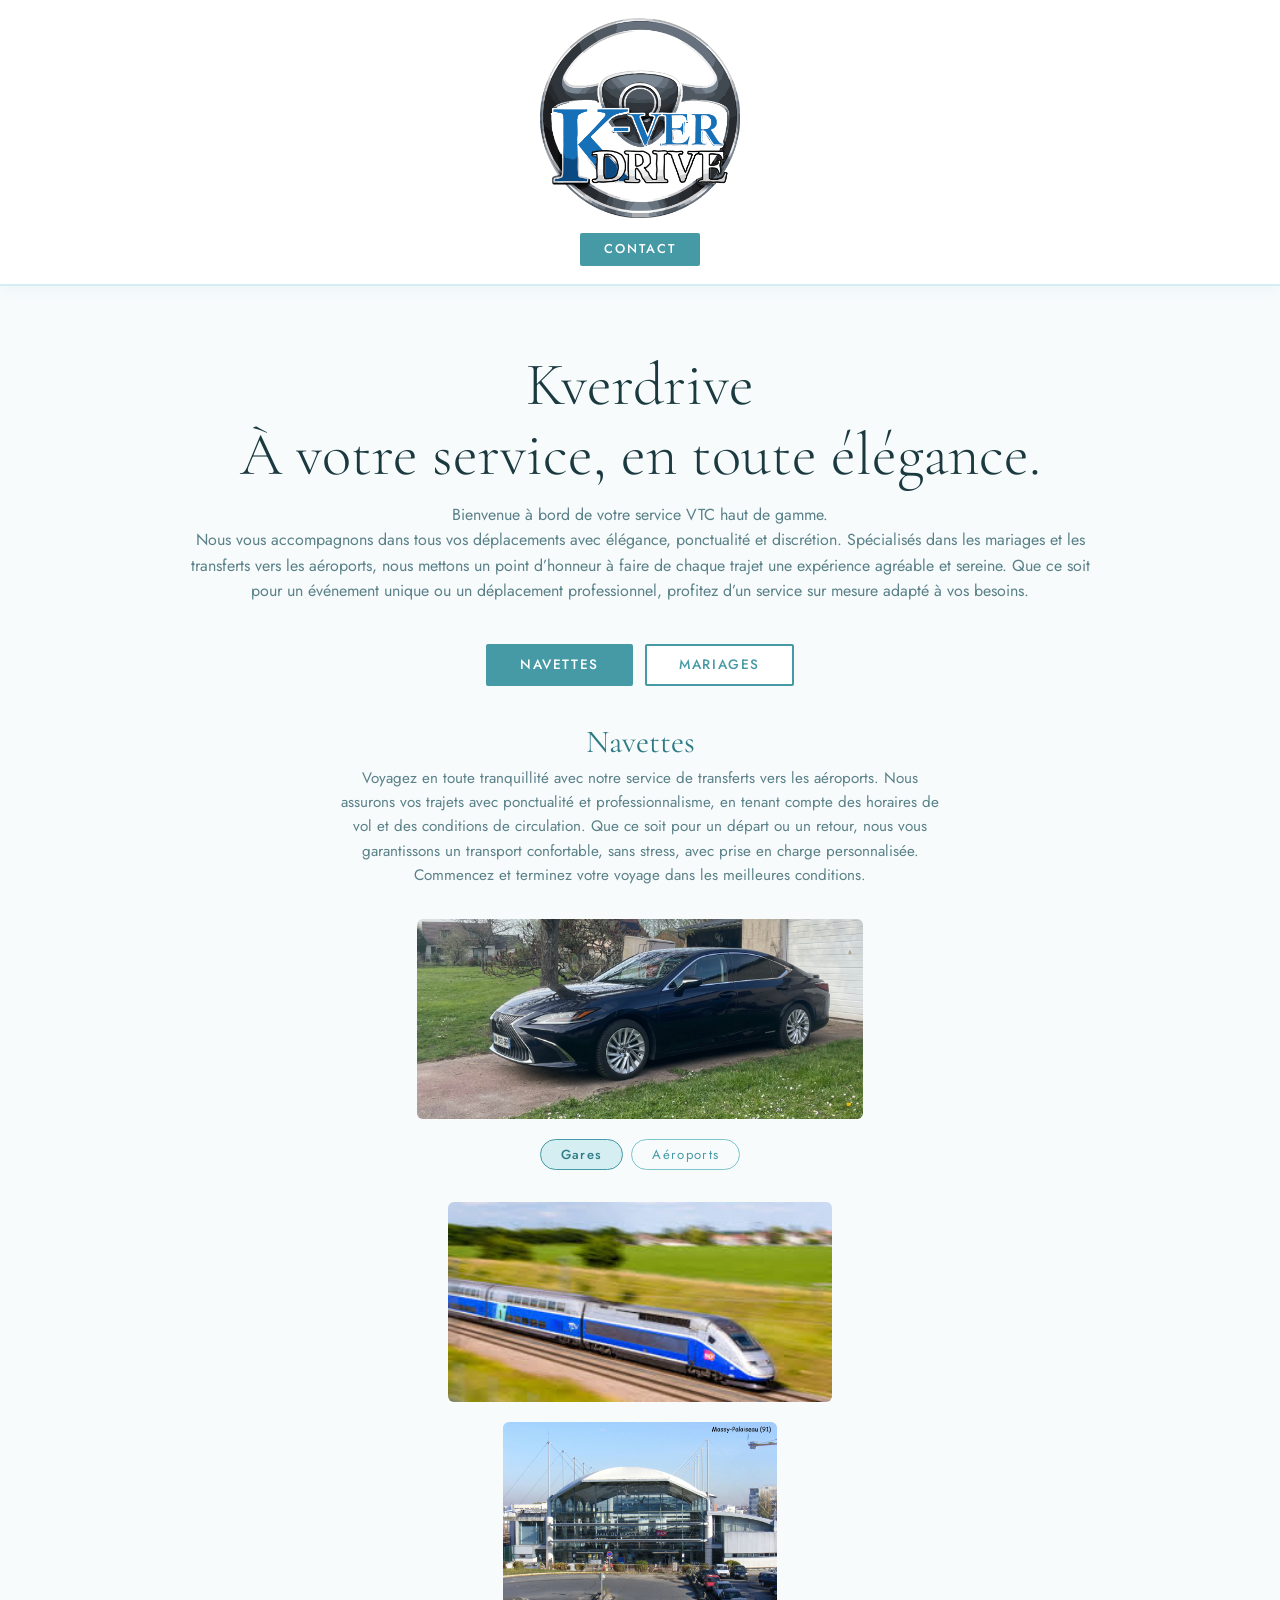
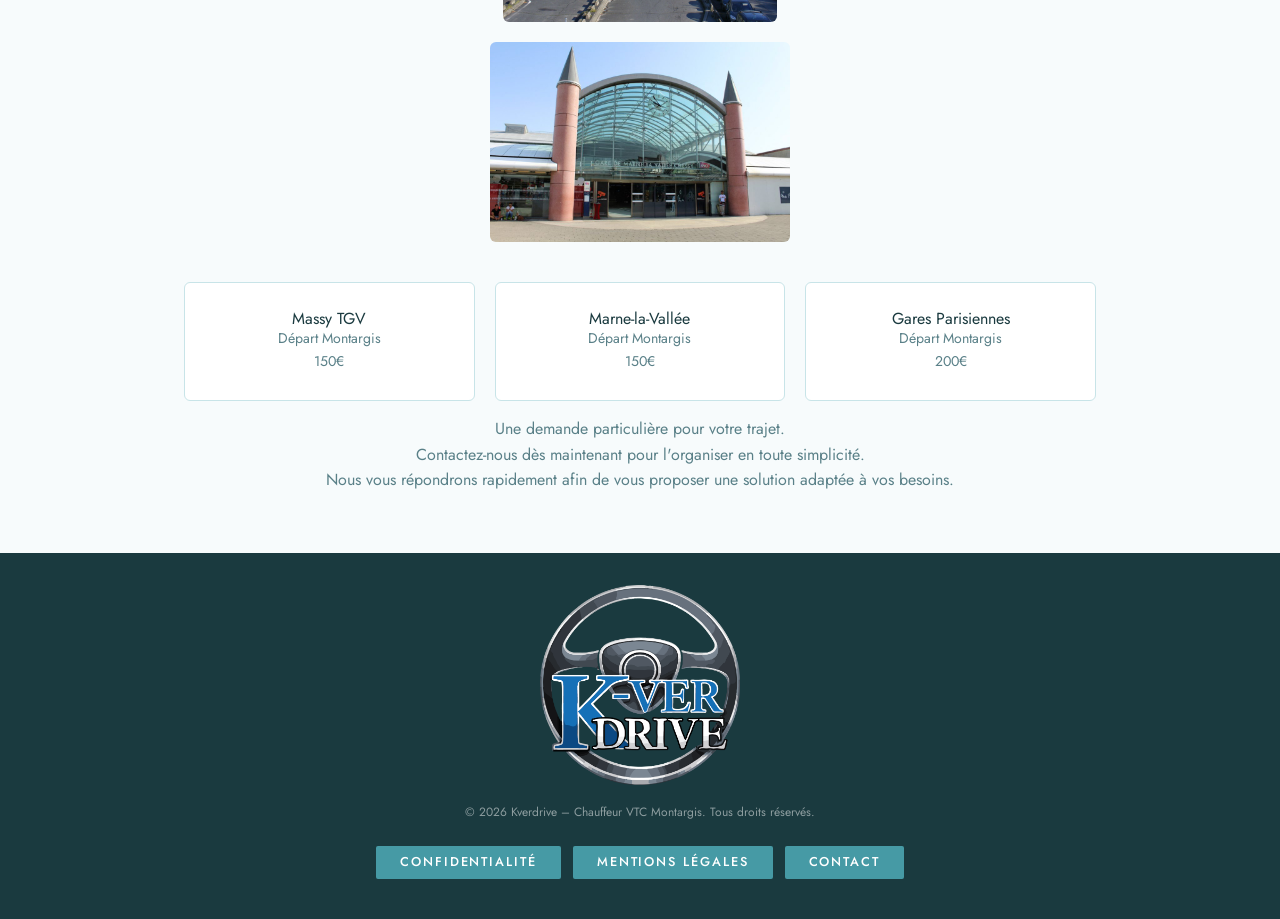
==== commit d0c99789: "fix" ====
--- a/index.html
+++ b/index.html
@@ -20,8 +20,8 @@
       "name": "Kverdrive",
       "description": "Service VTC haut de gamme à Montargis. Transferts aéroports, gares TGV et transport mariage.",
       "url": "https://www.kverdrive.fr",
-      "logo": "https://www.kverdrive.fr/kevin/img/v2.png",
-      "telephone": "+33",
+      "logo": "https://www.kverdrive.fr/kevin/img/logo_Kverdrive.png",
+      "telephone": "+33650385852",
       "address": {
         "@type": "PostalAddress",
         "addressLocality": "Montargis",
@@ -35,8 +35,8 @@
     </script>
 
     <link rel="stylesheet" href="reset.css">
-    <link rel="stylesheet" href="kevin/style.css">
-    <link rel="stylesheet" href="kevin/flickity.css">
+    <link rel="stylesheet" href="style.css">
+    <link rel="stylesheet" href="flickity.css">
 
     <link href="https://fonts.googleapis.com/css2?family=Cormorant+Garamond:wght@300;400;600&family=Jost:wght@300;400;500&display=swap" rel="stylesheet">
 </head>
@@ -44,9 +44,9 @@
 
     <header>
         <a href="index.html" class="logo-link" title="Kverdrive - Chauffeur VTC Montargis - Accueil">
-            <div>  <img src="kevin/img/logo_Kverdrive.png" > </div>
+            <div>  <img src="img/logo_Kverdrive.png" > </div>
         </a>
-        <a href="kevin/contact.html" class="bouton-de-page" title="Contact Kverdrive - Réservation VTC">Contact</a>
+        <a href="contact.html" class="bouton-de-page" title="Contact Kverdrive - Réservation VTC">Contact</a>
     </header>
 
     <main>
@@ -79,18 +79,27 @@
         Que ce soit pour un départ ou un retour, nous vous garantissons un transport confortable, sans stress, avec prise en charge personnalisée.
 
 Commencez et terminez votre voyage dans les meilleures conditions.</p>
-<img src="kevin/img/lexus-es.jpeg" alt="Lexus ES - Voiture de luxe pour transferts aéroport Kverdrive">
+<img src="img/lexus-es.jpeg" alt="Lexus ES - Voiture de luxe pour transferts aéroport Kverdrive">
+
+            <nav class="sub-nav">
+                <a class="sub-btn active" onclick="showSubSection('Gares', this); return false;" title="Services de navettes gares TGV Kverdrive">
+                    <h3>Gares</h3>
+                </a>
+                <a class="sub-btn" onclick="showSubSection('Aeroports', this); return false;" title="Services de transferts aéroports Kverdrive">
+                    <h3>Aéroports</h3>
+                </a>
+            </nav>
 
             <div id="Gares" class="sub-section active">
                 <div class="carousel">
                     <div class="carousel-cell">
-                        <img src="kevin/img/tgvfr.jpeg" alt="Gare TGV française - Service de navette VTC Kverdrive">
-                    </div>
-                    <div class="carousel-cell">
-                        <img src="kevin/img/massy_tgv.jpeg" alt="Gare TGV de Massy - Transfert VTC depuis Montargis">
-                    </div>
-                    <div class="carousel-cell">
-                        <img src="kevin/img/marne_la_vallee.jpg" alt="Gare de Marne-la-Vallée - Navette chauffeur privé Kverdrive" >
+                        <img src="img/tgvfr.jpeg" alt="Gare TGV française - Service de navette VTC Kverdrive">
+                    </div>
+                    <div class="carousel-cell">
+                        <img src="img/massy_tgv.jpeg" alt="Gare TGV de Massy - Transfert VTC depuis Montargis">
+                    </div>
+                    <div class="carousel-cell">
+                        <img src="img/marne_la_vallee.jpg" alt="Gare de Marne-la-Vallée - Navette chauffeur privé Kverdrive" >
                     </div>
                 </div>
                 <div class="cards-grid">
@@ -112,7 +121,7 @@
             <div id="Aeroports" class="sub-section">
               <div class="carousel">
                     <div class="carousel-cell">
-                        <img src="kevin/img/avion.jpg" alt="Aéroport - Service de transfert VTC Kverdrive vers Orly et Roissy">
+                        <img src="img/avion.jpg" alt="Aéroport - Service de transfert VTC Kverdrive vers Orly et Roissy">
                     </div>
                 </div>
                 <div class="cards-grid">
@@ -167,7 +176,7 @@
                 Notre priorité : vous offrir sérénité et prestige pour que vous puissiez profiter pleinement de cette journée exceptionnelle.</p>
                 <div class="carousel">
                     <div class="carousel-cell">
-                        <img src="kevin/img/304.jpeg" alt="Citroën DS 1970 - Voiture de mariage Kverdrive Montargis">
+                        <img src="img/304.jpeg" alt="Citroën DS 1970 - Voiture de mariage Kverdrive Montargis">
                     </div>
                 </div>
             <div class="cards-grid">
@@ -217,18 +226,18 @@
 
     <footer>
         <a href="index.html" class="logo-link" title="Kverdrive - Chauffeur VTC Montargis - Accueil">
-            <div><img src="kevin/img/logo_Kverdrive.png"></div>
+            <div><img src="img/logo_Kverdrive.png"></div>
         </a>
         <p class="footer-copyright">&copy; 2026 Kverdrive – Chauffeur VTC Montargis. Tous droits réservés.</p>
         <div class="footer-links">
-            <a href="kevin/confidentialite.html" class="bouton-de-page" title="Politique de confidentialité Kverdrive">Confidentialité</a>
-            <a href="kevin/mentions-legales.html" class="bouton-de-page" title="Mentions légales Kverdrive">Mentions légales</a>
-            <a href="kevin/contact.html" class="bouton-de-page" title="Contact Kverdrive">Contact</a>
+            <a href="confidentialite.html" class="bouton-de-page" title="Politique de confidentialité Kverdrive">Confidentialité</a>
+            <a href="mentions-legales.html" class="bouton-de-page" title="Mentions légales Kverdrive">Mentions légales</a>
+            <a href="contact.html" class="bouton-de-page" title="Contact Kverdrive">Contact</a>
         </div>
     </footer>
 
 
 <script src="https://unpkg.com/flickity@2/dist/flickity.pkgd.min.js"></script>
-<script src="kevin/script.js"></script>
+<script src="script.js"></script>
 </body>
 </html>
--- a/style.css
+++ b/style.css
@@ -0,0 +1,447 @@
+*, *::before, *::after {
+    box-sizing: border-box;
+    margin: 0;
+    padding: 0;
+}
+
+body {
+    font-family: 'Jost', sans-serif;
+    background: #f7fbfc;
+    color: #1a3a3f;
+    min-height: 100vh;
+    display: flex;
+    flex-direction: column;
+}
+
+body p {
+    font-size: 1rem;
+    color: #5a8088;
+    line-height: 1.6;
+    text-align: center;
+}
+
+.Gras {
+    font-weight: bold;
+    color: #2e7a85;
+}
+
+header {
+    display: flex;
+    align-items: center;
+    justify-content: center;
+    padding: 18px 48px;
+    background: #ffffff;
+    border-bottom: 2px solid #d4eef1;
+    top: 0;
+    z-index: 100;
+    box-shadow: 0 2px 16px rgba(70,154,165,0.07);
+    flex-direction: column;
+    gap: 12px;
+}
+
+header .logo-link {
+    justify-content: center;
+}
+
+header .logo-link div {
+    text-align: center;
+}
+
+header .logo-link img {
+    height: 200px;
+    width: auto;
+}
+
+.bouton-de-page {
+    font-family: 'Jost', sans-serif;
+    font-size: 0.8rem;
+    font-weight: 500;
+    letter-spacing: 0.15em;
+    text-transform: uppercase;
+    color: #ffffff;
+    background: #469AA5;
+    text-decoration: none;
+    padding: 10px 24px;
+    border-radius: 2px;
+    transition: background 0.2s, transform 0.15s;
+    border: none;
+    cursor: pointer;
+}
+
+.bouton-de-page:hover {
+    background: #2e7a85;
+    transform: translateY(-1px);
+}
+
+main {
+    flex: 1;
+    max-width: 960px;
+    width: 100%;
+    margin: 0 auto;
+    padding: 0 24px 60px;
+}
+
+main .Titre {
+    text-align: center;
+    padding: 64px 0 40px;
+}
+
+main .Titre h1 {
+    font-family: 'Cormorant Garamond', serif;
+    font-size: clamp(2.4rem, 5vw, 3.8rem);
+    font-weight: 300;
+    line-height: 1.15;
+    color: #1a3a3f;
+    margin-bottom: 12px;
+}
+
+main .Titre .Titre-Desc {
+    color: #5a8088;
+    margin-top: 8px;
+}
+
+.main-nav {
+    display: flex;
+    justify-content: center;
+    gap: 12px;
+    margin-bottom: 40px;
+}
+
+.nav-btn {
+    font-family: 'Jost', sans-serif;
+    font-size: 0.85rem;
+    font-weight: 500;
+    letter-spacing: 0.12em;
+    text-transform: uppercase;
+    color: #469AA5;
+    background: #ffffff;
+    text-decoration: none;
+    padding: 12px 32px;
+    border-radius: 2px;
+    border: 2px solid #469AA5;
+    transition: all 0.2s;
+}
+
+.nav-btn:hover,
+.nav-btn.active {
+    background: #469AA5;
+    color: #ffffff;
+}
+
+.section {
+    display: none;
+}
+
+.section.active {
+    display: block;
+}
+
+.section.active img {
+    display: block;
+    max-width: 100%;
+    width: auto;
+    height: 200px;
+    border-radius: 6px;
+    margin: 16px auto 20px;
+}
+
+.section-title {
+    font-family: 'Cormorant Garamond', serif;
+    font-size: 2rem;
+    font-weight: 400;
+    color: #2e7a85;
+    text-align: center;
+    margin-bottom: 8px;
+}
+
+.section-intro {
+    text-align: center;
+    color: #5a8088;
+    font-size: 0.95rem;
+    margin-bottom: 32px;
+    max-width: 600px;
+    margin-left: auto;
+    margin-right: auto;
+}
+
+
+
+.sub-nav {
+    display: flex;
+    justify-content: center;
+    gap: 8px;
+    margin-bottom: 32px;
+    flex-wrap: wrap;
+}
+
+.sub-btn {
+    font-family: 'Jost', sans-serif;
+    font-size: 0.82rem;
+    font-weight: 400;
+    letter-spacing: 0.1em;
+    color: #469AA5;
+    background: transparent;
+    padding: 8px 20px;
+    border-radius: 20px;
+    border: 1.5px solid #7ec4cc;
+    cursor: pointer;
+    transition: all 0.2s;
+}
+
+
+.sub-btn:hover,
+.sub-btn.active {
+    background: #d4eef1;
+    border-color: #469AA5;
+    color: #2e7a85;
+    font-weight: 500;
+}
+
+.sub-section {
+    display: none;
+}
+
+.sub-section.active {
+    display: block;
+}
+
+.cards-grid {
+    display: grid;
+    grid-template-columns: repeat(auto-fit, minmax(240px, 1fr));
+    gap: 20px;
+    margin-top: 8px;
+    margin-bottom: 15px;
+}
+
+.card {
+    background: #ffffff;
+    border: 1px solid #c8e4e8;
+    border-radius: 6px;
+    padding: 28px 24px;
+    text-align: center;
+    transition: box-shadow 0.2s, transform 0.2s;
+    position: relative;
+    overflow: hidden;
+}
+
+.card::before {
+    content: '';
+    position: absolute;
+    top: 0;
+    left: 0;
+    right: 0;
+    height: 3px;
+    opacity: 0;
+    transition: opacity 0.2s;
+}
+
+.card:hover {
+    box-shadow: 0 8px 28px rgba(70,154,165,0.12);
+    transform: translateY(-3px);
+}
+
+.card:hover::before {
+    opacity: 1;
+}
+
+.card-icon {
+    font-size: 2rem;
+    margin-bottom: 12px;
+}
+
+.card h3 {
+    font-family: 'Cormorant Garamond', serif;
+    font-size: 1.2rem;
+    font-weight: 600;
+    color: #2e7a85;
+    margin-bottom: 8px;
+}
+
+.card p {
+    font-size: 0.88rem;
+    color: #5a8088;
+    line-height: 1.6;
+}
+
+.contact-section {
+    max-width: 640px;
+    margin: 0 auto;
+    display: block !important;
+}
+
+form {
+    background: #ffffff;
+    border: 1px solid #c8e4e8;
+    border-radius: 8px;
+    padding: 40px;
+    box-shadow: 0 4px 24px rgba(70,154,165,0.07);
+}
+
+.form-row {
+    display: grid;
+    grid-template-columns: 1fr 1fr;
+    gap: 16px;
+}
+
+.form-group {
+    display: flex;
+    flex-direction: column;
+    margin-bottom: 20px;
+}
+
+label {
+    font-size: 0.78rem;
+    font-weight: 500;
+    letter-spacing: 0.12em;
+    text-transform: uppercase;
+    color: #2e7a85;
+    margin-bottom: 6px;
+}
+
+input,
+textarea,
+select {
+    font-family: 'Jost', sans-serif;
+    font-size: 0.95rem;
+    color: #1a3a3f;
+    background: #f7fbfc;
+    border: 1.5px solid #c8e4e8;
+    border-radius: 4px;
+    padding: 12px 14px;
+    outline: none;
+    transition: border-color 0.2s, box-shadow 0.2s;
+    -webkit-appearance: none;
+    appearance: none;
+}
+
+input:focus,
+textarea:focus,
+select:focus {
+    border-color: #469AA5;
+    box-shadow: 0 0 0 3px rgba(70,154,165,0.12);
+    background-color: #ffffff;
+}
+
+textarea {
+    min-height: 130px;
+    resize: vertical;
+}
+
+.btn-submit {
+    width: 100%;
+    font-family: 'Jost', sans-serif;
+    font-size: 0.85rem;
+    font-weight: 500;
+    letter-spacing: 0.18em;
+    text-transform: uppercase;
+    color: #ffffff;
+    background: #469AA5;
+    border: none;
+    border-radius: 4px;
+    padding: 14px;
+    cursor: pointer;
+    transition: background 0.2s, transform 0.15s;
+    margin-top: 4px;
+}
+
+.btn-submit:hover {
+    background: #2e7a85;
+    transform: translateY(-1px);
+}
+
+.info-terms {
+    background: #ffffff;
+    border: 1px solid #c8e4e8;
+    border-radius: 6px;
+    padding: 24px;
+    margin-bottom: 20px;
+    box-shadow: 0 4px 12px rgba(70,154,165,0.07);
+}
+.info-terms h2 {
+    font-family: 'Cormorant Garamond', serif;
+    font-size: 1.5rem;
+    font-weight: 400;
+    color: #2e7a85;
+    margin-bottom: 12px;
+    text-align: center;
+}
+.info-terms h3 {
+    font-family: 'Cormorant Garamond', serif;
+    font-size: 1.2rem;
+    font-weight: 400;
+    color: #2e7a85;
+    margin-bottom: 8px;
+    text-align: center;
+}
+.info-terms li {
+    font-size: 0.95rem;
+    color: #5a8088;
+    line-height: 1.6;
+    text-align: center;
+}
+
+
+
+footer {
+    background: #1a3a3f;
+    color: rgba(255,255,255,0.6);
+    text-align: center;
+    padding: 32px 24px;
+    font-size: 0.82rem;
+    display: flex;
+    flex-direction: column;
+    align-items: center;
+    gap: 16px;
+}
+
+footer .logo-link img {
+    height: 200px;
+    width: auto;
+}
+
+
+.footer-copyright {
+    margin: 0;
+    color: rgba(255,255,255,0.5);
+    font-size: 0.75rem;
+}
+
+.footer-links {
+    display: flex;
+    flex-wrap: wrap;
+    justify-content: center;
+    gap: 12px;
+    align-items: center;
+    font-size: 0.75rem;
+    padding: 8px 16px;
+}
+
+.carousel {
+    margin: 20px auto 40px auto;
+    width: 100%;
+    max-width: 760px;
+}
+
+.carousel .flickity-viewport {
+    overflow: hidden;
+}
+
+.carousel-cell {
+    width: 100%;
+    min-width: 100%;
+    margin-right: 0;
+}
+
+.carousel-cell img {
+    display: block;
+    width: auto;
+    height: 150px;
+}
+
+@media (max-width: 600px) {
+    header { padding: 14px 20px; }
+    .logo-text { font-size: 1.1rem; }
+    .form-row { grid-template-columns: 1fr; }
+    form { padding: 24px 18px; }
+    h1 { font-size: 2rem; }
+}
